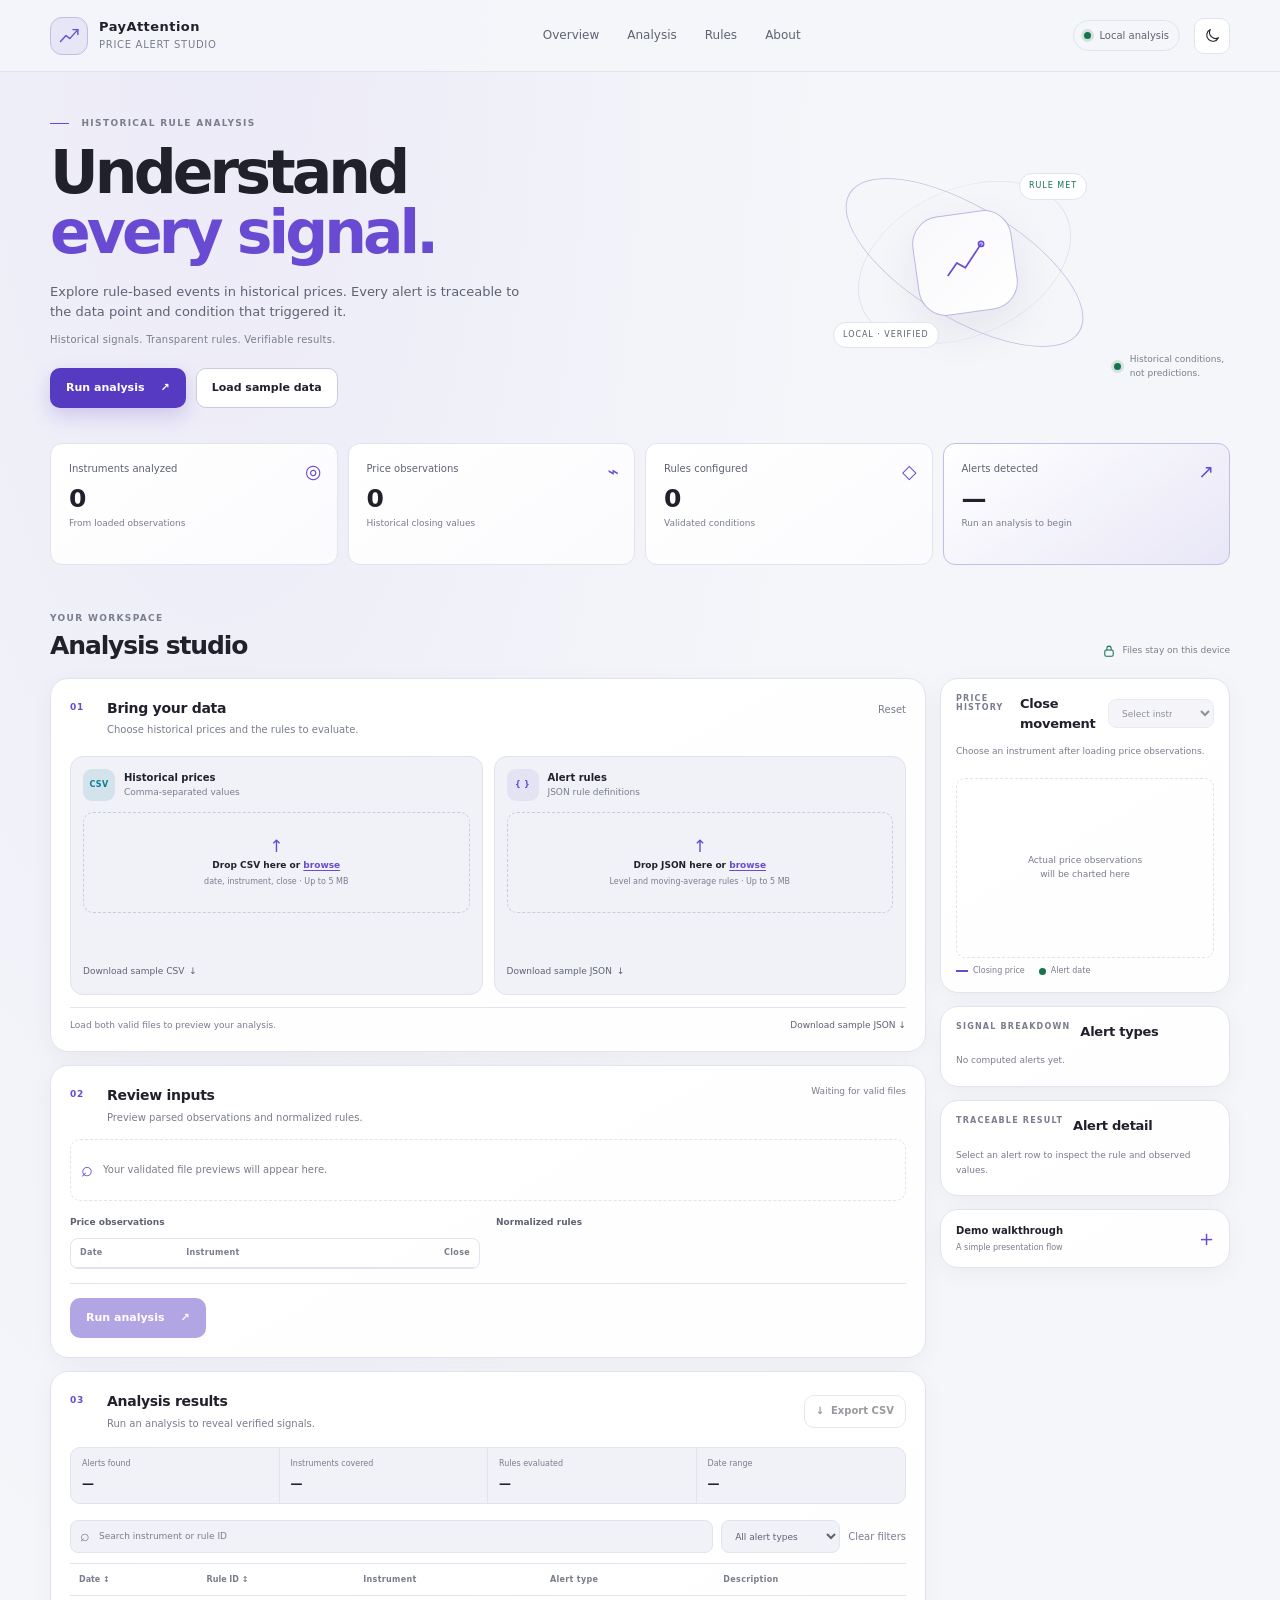
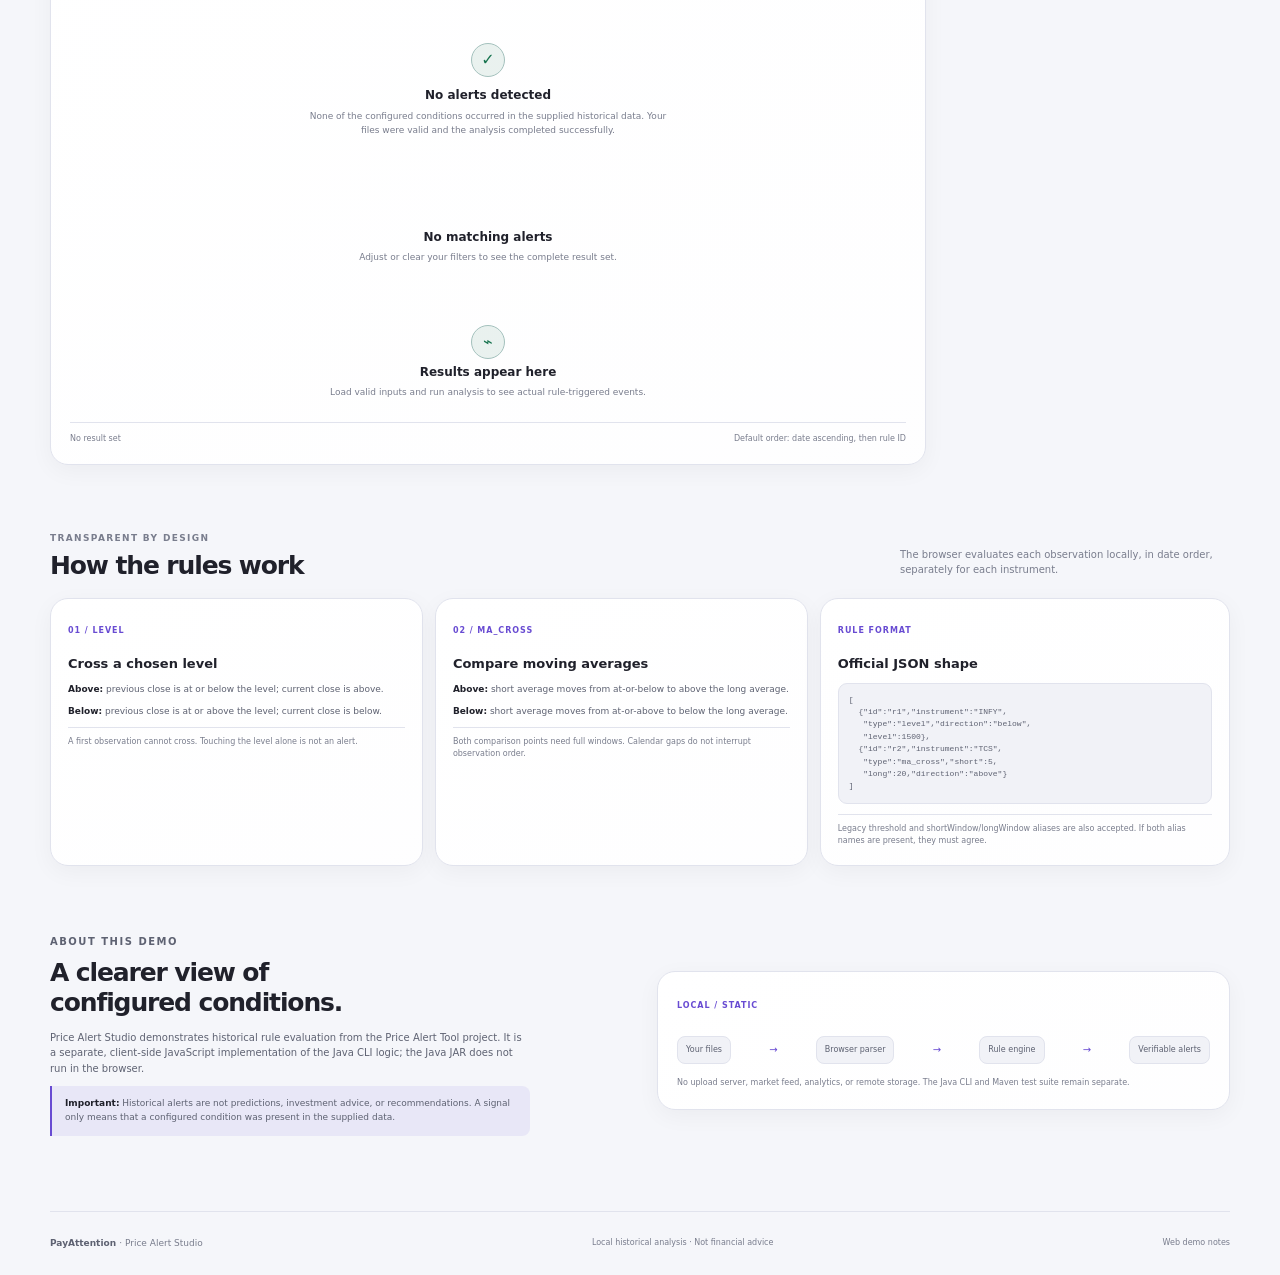
==== web/index.html @ e9b84c97 "Add Price Alert Tool and Pages deployment Co-authored-by: Copilot <223556219+Copilot@users.noreply.g" ====
<!doctype html>
<html lang="en" data-theme="dark">
<head>
  <meta charset="utf-8">
  <meta name="viewport" content="width=device-width, initial-scale=1">
  <meta name="color-scheme" content="dark light">
  <meta name="description" content="A local, transparent studio for exploring historical price alert rules.">
  <title>Price Alert Studio — PayAttention</title>
  <link rel="stylesheet" href="./styles.css">
  <script type="module" src="./app.js"></script>
</head>
<body>
  <a class="skip-link" href="#main">Skip to analysis</a>
  <header class="topbar">
    <a class="brand" href="#overview" aria-label="Price Alert Studio home">
      <span class="brand-mark" aria-hidden="true">
        <svg viewBox="0 0 36 36"><path d="M5 26.5 13 18l5.5 4.5L30 9.5"/><path d="M23 9.5H30v7"/></svg>
      </span>
      <span class="brand-copy"><strong>PayAttention</strong><small>Price Alert Studio</small></span>
    </a>
    <nav class="main-nav" aria-label="Main navigation">
      <a href="#overview">Overview</a><a href="#analysis">Analysis</a>
      <a href="#rules">Rules</a><a href="#about">About</a>
    </nav>
    <div class="header-actions">
      <span class="local-badge"><i></i> Local analysis</span>
      <button class="icon-button theme-toggle" type="button" aria-label="Switch to light theme" title="Switch theme">
        <svg class="sun-icon" viewBox="0 0 24 24" aria-hidden="true"><circle cx="12" cy="12" r="3.7"/><path d="M12 2v2m0 16v2M4.93 4.93l1.42 1.42m11.3 11.3 1.42 1.42M2 12h2m16 0h2M4.93 19.07l1.42-1.42m11.3-11.3 1.42-1.42"/></svg>
        <svg class="moon-icon" viewBox="0 0 24 24" aria-hidden="true"><path d="M20.4 15.2A8.6 8.6 0 0 1 8.8 3.6 8.7 8.7 0 1 0 20.4 15.2Z"/></svg>
      </button>
    </div>
  </header>

  <main id="main">
    <section id="overview" class="hero page-shell" aria-labelledby="hero-title">
      <div class="hero-copy">
        <p class="eyebrow"><span class="eyebrow-line"></span> HISTORICAL RULE ANALYSIS</p>
        <h1 id="hero-title">Understand<br><span>every signal.</span></h1>
        <p class="hero-description">Explore rule-based events in historical prices. Every alert is traceable to the data point and condition that triggered it.</p>
        <p class="hero-subtitle">Historical signals. Transparent rules. Verifiable results.</p>
        <div class="hero-actions">
          <a class="button button-primary" href="#analysis"><span>Run analysis</span><span aria-hidden="true">↗</span></a>
          <button id="load-sample" class="button button-secondary" type="button">Load sample data</button>
        </div>
      </div>
      <div class="hero-side">
        <div class="signal-orbit" aria-hidden="true">
          <div class="orbit-ring ring-one"></div><div class="orbit-ring ring-two"></div>
          <div class="orbit-core"><svg viewBox="0 0 64 64"><path d="m10 43 12-13 9 7 22-25"/><circle cx="53" cy="12" r="3"/></svg></div>
          <span class="orbit-tag tag-top">RULE MET</span><span class="orbit-tag tag-bottom">LOCAL · VERIFIED</span>
        </div>
        <div class="hero-note"><span class="note-dot"></span><span>Historical conditions,<br>not predictions.</span></div>
      </div>
    </section>

    <section class="overview-stats page-shell" aria-label="Current data summary">
      <article class="stat-card"><span class="stat-icon">◎</span><span class="stat-label">Instruments analyzed</span><strong id="overview-instruments">0</strong><small>From loaded observations</small></article>
      <article class="stat-card"><span class="stat-icon">⌁</span><span class="stat-label">Price observations</span><strong id="overview-observations">0</strong><small>Historical closing values</small></article>
      <article class="stat-card"><span class="stat-icon">◇</span><span class="stat-label">Rules configured</span><strong id="overview-rules">0</strong><small>Validated conditions</small></article>
      <article class="stat-card stat-accent"><span class="stat-icon">↗</span><span class="stat-label">Alerts detected</span><strong id="overview-alerts">—</strong><small id="overview-state">Run an analysis to begin</small></article>
    </section>

    <section id="analysis" class="workspace-section page-shell" aria-labelledby="analysis-title">
      <div class="section-heading">
        <div><p class="eyebrow">YOUR WORKSPACE</p><h2 id="analysis-title">Analysis studio</h2></div>
        <span class="privacy-inline"><svg viewBox="0 0 20 20" aria-hidden="true"><rect x="4" y="8.5" width="12" height="9" rx="2"/><path d="M7 8.5V6a3 3 0 0 1 6 0v2.5"/></svg> Files stay on this device</span>
      </div>
      <div class="workspace-grid">
        <div class="workspace-main">
          <section class="panel input-panel" aria-labelledby="inputs-title">
            <div class="panel-heading">
              <div><span class="step-number">01</span><div><h3 id="inputs-title">Bring your data</h3><p>Choose historical prices and the rules to evaluate.</p></div></div>
              <button id="reset-data" class="text-button" type="button">Reset</button>
            </div>
            <div class="upload-grid">
              <div class="upload-card" data-kind="prices">
                <div class="upload-card-head"><span class="file-type-icon csv-icon">CSV</span><div><h4>Historical prices</h4><p>Comma-separated values</p></div></div>
                <label class="drop-zone" id="prices-drop" for="prices-file" tabindex="0">
                  <input id="prices-file" type="file" accept=".csv,text/csv" aria-label="Choose historical prices CSV">
                  <span class="upload-symbol" aria-hidden="true">↑</span><strong>Drop CSV here or <u>browse</u></strong>
                  <small>date, instrument, close · Up to 5 MB</small>
                </label>
                <div class="selected-file" id="prices-selected" hidden></div>
                <div class="file-error" id="prices-error" role="alert"></div>
                <a class="sample-link" href="./samples/prices.csv" download>Download sample CSV <span aria-hidden="true">↓</span></a>
              </div>
              <div class="upload-card" data-kind="rules">
                <div class="upload-card-head"><span class="file-type-icon json-icon">{ }</span><div><h4>Alert rules</h4><p>JSON rule definitions</p></div></div>
                <label class="drop-zone" id="rules-drop" for="rules-file" tabindex="0">
                  <input id="rules-file" type="file" accept=".json,application/json" aria-label="Choose alert rules JSON">
                  <span class="upload-symbol" aria-hidden="true">↑</span><strong>Drop JSON here or <u>browse</u></strong>
                  <small>Level and moving-average rules · Up to 5 MB</small>
                </label>
                <div class="selected-file" id="rules-selected" hidden></div>
                <div class="file-error" id="rules-error" role="alert"></div>
                <a class="sample-link" href="./samples/rules.json" download>Download sample JSON <span aria-hidden="true">↓</span></a>
              </div>
            </div>
            <div class="input-footer"><span id="input-status" class="input-status" aria-live="polite">Load both files to preview your analysis.</span><a href="./samples/rules.json" download>Download sample JSON <span aria-hidden="true">↓</span></a></div>
          </section>

          <section class="panel preview-panel" aria-labelledby="preview-title">
            <div class="panel-heading">
              <div><span class="step-number">02</span><div><h3 id="preview-title">Review inputs</h3><p>Preview parsed observations and normalized rules.</p></div></div>
              <span id="preview-count" class="subtle-count">Waiting for files</span>
            </div>
            <div id="preview-empty" class="preview-empty"><span aria-hidden="true">⌕</span><p>Your validated file previews will appear here.</p></div>
            <div id="preview-content" class="preview-grid" hidden>
              <div><h4>Price observations <span id="price-preview-count"></span></h4><div class="table-scroll preview-scroll"><table><thead><tr><th>Date</th><th>Instrument</th><th class="numeric">Close</th></tr></thead><tbody id="price-preview"></tbody></table></div></div>
              <div><h4>Normalized rules <span id="rule-preview-count"></span></h4><div id="rule-preview" class="rule-list"></div></div>
            </div>
            <div class="panel-actions"><button id="run-analysis" class="button button-primary" type="button" disabled><span id="run-label">Run analysis</span><span aria-hidden="true">↗</span></button><span id="analysis-message" class="analysis-message" role="status" aria-live="polite"></span></div>
          </section>

          <section id="results" class="panel results-panel" aria-labelledby="results-title">
            <div class="panel-heading results-heading">
              <div><span class="step-number">03</span><div><h3 id="results-title">Analysis results</h3><p id="results-caption">Run an analysis to reveal verified signals.</p></div></div>
              <button id="export-alerts" class="button button-secondary button-small" type="button" disabled><span aria-hidden="true">↓</span> Export CSV</button>
            </div>
            <div class="result-stats">
              <div><span>Alerts found</span><strong id="result-alerts">—</strong></div>
              <div><span>Instruments covered</span><strong id="result-instruments">—</strong></div>
              <div><span>Rules evaluated</span><strong id="result-rules">—</strong></div>
              <div><span>Date range</span><strong id="result-range">—</strong></div>
            </div>
            <div class="filter-row">
              <label class="search-box"><span aria-hidden="true">⌕</span><input id="alert-search" type="search" placeholder="Search instrument or rule ID" aria-label="Search alerts by instrument or rule ID"></label>
              <label class="filter-select-label"><span class="sr-only">Filter by alert type</span><select id="alert-type"><option value="">All alert types</option></select></label>
              <button id="clear-filters" class="text-button" type="button">Clear filters</button>
            </div>
            <div id="alert-table-wrap" class="table-scroll alert-table-wrap">
              <table id="alert-table" class="alert-table"><thead><tr><th><button class="sort-button" type="button" data-sort="date">Date <span aria-hidden="true">↕</span></button></th><th><button class="sort-button" type="button" data-sort="ruleId">Rule ID <span aria-hidden="true">↕</span></button></th><th>Instrument</th><th>Alert type</th><th>Description</th></tr></thead><tbody id="alert-rows"></tbody></table>
              <div id="no-alerts" class="empty-state" hidden><span class="empty-icon" aria-hidden="true">✓</span><h4>No alerts detected</h4><p>None of the configured conditions occurred in the supplied historical data. Your files were valid and the analysis completed successfully.</p></div>
              <div id="no-matches" class="empty-state compact-empty" hidden><h4>No matching alerts</h4><p>Adjust or clear your filters to see the complete result set.</p></div>
              <div id="results-placeholder" class="empty-state compact-empty"><span class="empty-icon" aria-hidden="true">⌁</span><h4>Results appear here</h4><p>Load valid inputs and run analysis to see actual rule-triggered events.</p></div>
            </div>
            <div class="results-footer"><span id="result-visible-count">No result set</span><span>Default order: date ascending, then rule ID</span></div>
          </section>
        </div>

        <aside class="workspace-aside">
          <section class="panel chart-panel" aria-labelledby="chart-title">
            <div class="panel-heading aside-heading"><div><p class="eyebrow">PRICE HISTORY</p><h3 id="chart-title">Close movement</h3></div><label class="chart-select-label"><span class="sr-only">Choose chart instrument</span><select id="chart-instrument" aria-label="Choose chart instrument" disabled><option value="">Select instrument</option></select></label></div>
            <p id="chart-description" class="chart-description">Choose an instrument after loading price observations.</p>
            <div id="chart-area" class="chart-area"><div class="chart-placeholder">Actual price observations<br>will be charted here</div></div>
            <div class="chart-legend"><span><i class="legend-price"></i> Closing price</span><span><i class="legend-alert"></i> Alert date</span></div>
          </section>
          <section class="panel type-panel" aria-labelledby="type-title">
            <div class="panel-heading aside-heading"><div><p class="eyebrow">SIGNAL BREAKDOWN</p><h3 id="type-title">Alert types</h3></div></div>
            <div id="type-breakdown" class="breakdown-empty">No computed alerts yet.</div>
          </section>
          <section class="panel detail-panel" aria-labelledby="detail-title">
            <div class="panel-heading aside-heading"><div><p class="eyebrow">TRACEABLE RESULT</p><h3 id="detail-title">Alert detail</h3></div></div>
            <div id="alert-detail" class="detail-empty">Select an alert row to inspect the rule and observed values.</div>
          </section>
          <details id="walkthrough" class="panel walkthrough-panel">
            <summary><span><b>Demo walkthrough</b><small>A simple presentation flow</small></span><span class="summary-plus" aria-hidden="true">+</span></summary>
            <ol><li>Load the sample pair to see a small, real dataset.</li><li>Run analysis and inspect each dated alert.</li><li>Select a row to trace the rule and values.</li><li>Upload your own CSV and JSON to repeat.</li></ol>
          </details>
        </aside>
      </div>
    </section>

    <section id="rules" class="guide-section page-shell" aria-labelledby="rules-title">
      <div class="section-heading"><div><p class="eyebrow">TRANSPARENT BY DESIGN</p><h2 id="rules-title">How the rules work</h2></div><p class="section-side-copy">The browser evaluates each observation locally, in date order, separately for each instrument.</p></div>
      <div class="guide-grid">
        <article class="panel guide-card"><span class="guide-index">01 / LEVEL</span><h3>Cross a chosen level</h3><p><b>Above:</b> previous close is at or below the level; current close is above.</p><p><b>Below:</b> previous close is at or above the level; current close is below.</p><p class="guide-footnote">A first observation cannot cross. Touching the level alone is not an alert.</p></article>
        <article class="panel guide-card"><span class="guide-index">02 / MA_CROSS</span><h3>Compare moving averages</h3><p><b>Above:</b> short average moves from at-or-below to above the long average.</p><p><b>Below:</b> short average moves from at-or-above to below the long average.</p><p class="guide-footnote">Both comparison points need full windows. Calendar gaps do not interrupt observation order.</p></article>
        <article class="panel guide-card schema-card"><span class="guide-index">RULE FORMAT</span><h3>Official JSON shape</h3><pre><code>[
  {"id":"r1","instrument":"INFY",
   "type":"level","direction":"below",
   "level":1500},
  {"id":"r2","instrument":"TCS",
   "type":"ma_cross","short":5,
   "long":20,"direction":"above"}
]</code></pre><p class="guide-footnote">Legacy threshold and shortWindow/longWindow aliases are also accepted. If both alias names are present, they must agree.</p></article>
      </div>
    </section>

    <section id="about" class="about-section page-shell" aria-labelledby="about-title">
      <div class="about-copy"><p class="eyebrow">ABOUT THIS DEMO</p><h2 id="about-title">A clearer view of<br>configured conditions.</h2><p>Price Alert Studio demonstrates historical rule evaluation from the Price Alert Tool project. It is a separate, client-side JavaScript implementation of the Java CLI logic; the Java JAR does not run in the browser.</p><p class="disclaimer"><strong>Important:</strong> Historical alerts are not predictions, investment advice, or recommendations. A signal only means that a configured condition was present in the supplied data.</p></div>
      <div class="architecture-card panel"><span class="architecture-mark">LOCAL / STATIC</span><div class="architecture-flow"><span>Your files</span><i>→</i><span>Browser parser</span><i>→</i><span>Rule engine</span><i>→</i><span>Verifiable alerts</span></div><p>No upload server, market feed, analytics, or remote storage. The Java CLI and Maven test suite remain separate.</p></div>
    </section>
  </main>

  <footer class="page-footer page-shell"><a class="footer-brand" href="#overview">PayAttention <span>· Price Alert Studio</span></a><span>Local historical analysis · Not financial advice</span><a href="./README.md">Web demo notes</a></footer>
</body>
</html>
---- web/styles.css ----
:root {
  color-scheme: dark;
  --page: #101217;
  --page-glow: #171923;
  --surface: #191b23;
  --surface-raised: #20232d;
  --surface-soft: #15171e;
  --border: #2b2e39;
  --border-strong: #3b3e4d;
  --text: #f0f0f5;
  --text-muted: #a2a5b3;
  --text-soft: #747888;
  --accent: #a78bfa;
  --accent-strong: #9475f4;
  --accent-wash: rgba(167, 139, 250, .12);
  --cyan: #7bd9e6;
  --success: #73d5a7;
  --danger: #f28b9b;
  --shadow: 0 18px 52px rgba(0, 0, 0, .2);
  --focus: #c2adff;
  --radius-lg: 18px;
  --radius-md: 12px;
  font-family: Inter, ui-sans-serif, system-ui, -apple-system, BlinkMacSystemFont, "Segoe UI", sans-serif;
  font-synthesis: none;
  text-rendering: optimizeLegibility;
}

html[data-theme="light"] {
  color-scheme: light;
  --page: #f5f6fa;
  --page-glow: #edecf8;
  --surface: #ffffff;
  --surface-raised: #f8f8fc;
  --surface-soft: #f1f2f7;
  --border: #e1e3ed;
  --border-strong: #c9ccdc;
  --text: #20212b;
  --text-muted: #5e6272;
  --text-soft: #797d8d;
  --accent: #684bd2;
  --accent-strong: #563ac2;
  --accent-wash: rgba(104, 75, 210, .09);
  --cyan: #087f92;
  --success: #16734e;
  --danger: #b72e4c;
  --shadow: 0 16px 44px rgba(41, 39, 70, .08);
  --focus: #6549ce;
}

* { box-sizing: border-box; }
html { scroll-behavior: smooth; scroll-padding-top: 82px; }
body {
  margin: 0;
  min-width: 320px;
  background:
    radial-gradient(ellipse at 17% 0%, color-mix(in srgb, var(--accent) 7%, transparent), transparent 38rem),
    var(--page);
  color: var(--text);
  line-height: 1.55;
}
button, input, select { font: inherit; }
button, a, select { -webkit-tap-highlight-color: transparent; }
a { color: inherit; text-decoration: none; }
button { color: inherit; }
svg { display: block; }
:focus-visible { outline: 3px solid var(--focus); outline-offset: 3px; }
.page-shell { width: min(1180px, calc(100% - 52px)); margin-inline: auto; }
.sr-only { position: absolute; width: 1px; height: 1px; padding: 0; margin: -1px; overflow: hidden; clip: rect(0,0,0,0); white-space: nowrap; border: 0; }
.skip-link { position: fixed; z-index: 20; top: 8px; left: 8px; padding: 10px 14px; background: var(--surface); border: 1px solid var(--border); border-radius: 8px; transform: translateY(-150%); }
.skip-link:focus { transform: none; }

.topbar {
  height: 72px; display: flex; align-items: center; justify-content: space-between;
  gap: 24px; padding: 0 max(26px, calc((100vw - 1180px) / 2));
  border-bottom: 1px solid var(--border); background: color-mix(in srgb, var(--page) 88%, transparent);
  position: sticky; top: 0; z-index: 10; backdrop-filter: blur(14px);
}
.brand { display: inline-flex; align-items: center; gap: 11px; min-width: 220px; }
.brand-mark { width: 38px; height: 38px; border-radius: 12px; display: grid; place-items: center; color: var(--accent); background: var(--accent-wash); border: 1px solid color-mix(in srgb, var(--accent) 26%, var(--border)); }
.brand-mark svg { width: 25px; fill: none; stroke: currentColor; stroke-width: 2; stroke-linecap: round; stroke-linejoin: round; }
.brand-copy { display: grid; line-height: 1.15; gap: 4px; }
.brand-copy strong { font-size: 13px; letter-spacing: .035em; }
.brand-copy small { color: var(--text-soft); font-size: 10px; letter-spacing: .07em; text-transform: uppercase; }
.main-nav { display: flex; align-items: center; gap: 28px; }
.main-nav a { color: var(--text-muted); font-size: 12px; transition: color .16s ease; }
.main-nav a:hover, .main-nav a:focus-visible { color: var(--text); }
.header-actions { display: flex; align-items: center; gap: 14px; }
.local-badge { display: inline-flex; align-items: center; gap: 8px; padding: 7px 10px; border: 1px solid var(--border); border-radius: 99px; color: var(--text-muted); font-size: 10px; white-space: nowrap; }
.local-badge i, .note-dot { width: 7px; height: 7px; display: inline-block; border-radius: 50%; background: var(--success); box-shadow: 0 0 0 3px color-mix(in srgb, var(--success) 15%, transparent); }
.icon-button { cursor: pointer; width: 36px; height: 36px; display: grid; place-items: center; border: 1px solid var(--border); border-radius: 10px; background: var(--surface); }
.icon-button:hover { background: var(--surface-raised); }
.icon-button svg { width: 17px; height: 17px; fill: none; stroke: currentColor; stroke-width: 1.6; stroke-linecap: round; stroke-linejoin: round; }
.moon-icon { display: none; }
html[data-theme="light"] .sun-icon { display: none; }
html[data-theme="light"] .moon-icon { display: block; }

.hero { min-height: 360px; display: grid; grid-template-columns: 1.1fr .9fr; align-items: center; padding-top: 46px; padding-bottom: 35px; }
.eyebrow { margin: 0 0 13px; color: var(--text-soft); font-size: 9px; line-height: 1.2; letter-spacing: .15em; font-weight: 700; }
.eyebrow-line { display: inline-block; vertical-align: middle; width: 19px; height: 1px; margin-right: 8px; background: var(--accent); }
h1, h2, h3, h4, p { margin-top: 0; }
.hero h1 { margin: 0; font-size: clamp(42px, 5vw, 60px); line-height: 1.01; letter-spacing: -.065em; font-weight: 620; }
.hero h1 span { color: var(--accent); }
.hero-description { max-width: 490px; margin: 19px 0 10px; color: var(--text-muted); font-size: 13px; }
.hero-subtitle { margin-bottom: 20px; color: var(--text-soft); font-size: 10px; letter-spacing: .025em; }
.hero-actions { display: flex; gap: 10px; align-items: center; }
.button { min-height: 40px; display: inline-flex; justify-content: center; align-items: center; gap: 16px; border-radius: 10px; padding: 0 15px; font-size: 11px; font-weight: 650; cursor: pointer; border: 1px solid transparent; transition: background .16s ease, transform .16s ease, border-color .16s ease; }
.button:hover:not(:disabled) { transform: translateY(-1px); }
.button-primary { color: #fff; background: var(--accent-strong); box-shadow: 0 8px 20px color-mix(in srgb, var(--accent-strong) 21%, transparent); }
.button-primary:hover:not(:disabled) { background: var(--accent); }
.button-secondary { border-color: var(--border-strong); color: var(--text); background: var(--surface); }
.button-secondary:hover:not(:disabled) { background: var(--surface-raised); }
.button:disabled { opacity: .45; cursor: not-allowed; box-shadow: none; }
.button-small { min-height: 33px; padding-inline: 11px; gap: 7px; font-size: 10px; }
.hero-side { height: 260px; position: relative; display: grid; place-items: center; }
.signal-orbit { width: 225px; height: 225px; position: relative; display: grid; place-items: center; }
.orbit-ring { position: absolute; inset: 0; border: 1px solid var(--border); border-radius: 50%; transform: rotate(-25deg) scaleY(.65); }
.ring-two { inset: 19px -22px; border-color: color-mix(in srgb, var(--accent) 26%, var(--border)); transform: rotate(31deg) scaleY(.6); }
.orbit-core { width: 100px; height: 100px; border: 1px solid color-mix(in srgb, var(--accent) 30%, var(--border)); border-radius: 28px; background: linear-gradient(145deg, var(--surface-raised), var(--surface)); box-shadow: var(--shadow), inset 0 1px rgba(255,255,255,.05); display: grid; place-items: center; color: var(--accent); transform: rotate(-8deg); }
.orbit-core svg { width: 55px; height: 55px; fill: none; stroke: currentColor; stroke-width: 2; stroke-linecap: round; stroke-linejoin: round; }
.orbit-tag { position: absolute; border: 1px solid var(--border); border-radius: 99px; background: var(--surface); color: var(--text-muted); padding: 6px 9px; font-size: 8px; letter-spacing: .12em; }
.tag-top { top: 23px; right: -10px; color: var(--success); }
.tag-bottom { left: -19px; bottom: 27px; }
.hero-note { position: absolute; right: 6px; bottom: 12px; display: flex; align-items: center; gap: 9px; color: var(--text-soft); font-size: 9px; }

.overview-stats { display: grid; grid-template-columns: repeat(4, 1fr); gap: 10px; padding-bottom: 48px; }
.stat-card { min-height: 122px; position: relative; display: grid; align-content: start; gap: 3px; padding: 17px 18px; border: 1px solid var(--border); border-radius: var(--radius-md); background: linear-gradient(145deg, var(--surface), color-mix(in srgb, var(--surface) 78%, var(--page-glow))); }
.stat-icon { position: absolute; right: 15px; top: 13px; color: var(--accent); font-size: 19px; }
.stat-label { color: var(--text-muted); font-size: 10px; }
.stat-card strong { margin-top: 6px; font-size: 25px; line-height: 1.15; font-weight: 580; font-variant-numeric: tabular-nums; }
.stat-card small { color: var(--text-soft); font-size: 9px; }
.stat-accent { border-color: color-mix(in srgb, var(--accent) 25%, var(--border)); background: linear-gradient(145deg, var(--surface), var(--accent-wash)); }

.workspace-section { padding-bottom: 68px; }
.section-heading { display: flex; align-items: end; justify-content: space-between; gap: 20px; margin-bottom: 17px; }
.section-heading .eyebrow { margin-bottom: 7px; }
.section-heading h2, .about-section h2 { margin: 0; font-size: 25px; line-height: 1.2; letter-spacing: -.045em; font-weight: 590; }
.privacy-inline { display: inline-flex; align-items: center; gap: 7px; margin-bottom: 3px; color: var(--text-soft); font-size: 9px; }
.privacy-inline svg { width: 14px; height: 14px; fill: none; stroke: var(--success); stroke-width: 1.5; stroke-linecap: round; stroke-linejoin: round; }
.workspace-grid { display: grid; grid-template-columns: minmax(0, 1fr) 290px; align-items: start; gap: 14px; }
.workspace-main, .workspace-aside { display: grid; gap: 13px; min-width: 0; }
.panel { border: 1px solid var(--border); border-radius: var(--radius-lg); background: linear-gradient(150deg, var(--surface), color-mix(in srgb, var(--surface) 94%, var(--page-glow))); box-shadow: 0 6px 23px rgba(0,0,0,.045); }
.input-panel, .preview-panel, .results-panel { padding: 19px; }
.panel-heading { display: flex; align-items: flex-start; justify-content: space-between; gap: 12px; }
.panel-heading > div:first-child { display: flex; align-items: flex-start; gap: 10px; }
.panel-heading h3 { margin: 0 0 3px; font-size: 14px; letter-spacing: -.02em; font-weight: 620; }
.panel-heading p { margin: 0; color: var(--text-soft); font-size: 10px; }
.step-number { min-width: 27px; color: var(--accent); font-size: 9px; font-weight: 700; letter-spacing: .09em; padding-top: 3px; }
.text-button { border: 0; background: transparent; color: var(--text-soft); font-size: 10px; cursor: pointer; padding: 4px 0; }
.text-button:hover { color: var(--accent); }
.upload-grid { display: grid; grid-template-columns: repeat(2, minmax(0, 1fr)); gap: 11px; margin-top: 18px; }
.upload-card { padding: 12px; min-width: 0; background: var(--surface-soft); border: 1px solid var(--border); border-radius: 13px; }
.upload-card-head { display: flex; align-items: center; gap: 9px; margin-bottom: 11px; }
.upload-card-head h4 { margin: 0 0 1px; font-size: 10px; font-weight: 650; }
.upload-card-head p { margin: 0; color: var(--text-soft); font-size: 9px; }
.file-type-icon { width: 32px; height: 32px; display: grid; place-items: center; border-radius: 9px; font-size: 8px; font-weight: 750; letter-spacing: .04em; }
.csv-icon { color: var(--cyan); background: color-mix(in srgb, var(--cyan) 12%, transparent); }
.json-icon { color: var(--accent); background: var(--accent-wash); }
.drop-zone { min-height: 101px; position: relative; display: flex; flex-direction: column; align-items: center; justify-content: center; gap: 3px; padding: 10px; border: 1px dashed var(--border-strong); border-radius: 10px; text-align: center; cursor: pointer; transition: border-color .15s ease, background .15s ease; }
.drop-zone:hover, .drop-zone.is-over { border-color: var(--accent); background: var(--accent-wash); }
.drop-zone input { position: absolute; width: 1px; height: 1px; opacity: 0; }
.drop-zone:focus-within { outline: 3px solid var(--focus); outline-offset: 2px; }
.drop-zone strong { font-size: 9px; font-weight: 560; }
.drop-zone u { color: var(--accent); text-underline-offset: 2px; }
.drop-zone small { color: var(--text-soft); font-size: 8px; }
.upload-symbol { color: var(--accent); font-size: 17px; line-height: 1.2; }
.sample-link { display: inline-flex; gap: 5px; margin-top: 9px; color: var(--text-muted); font-size: 9px; }
.sample-link:hover, .input-footer a:hover { color: var(--accent); }
.selected-file { min-height: 31px; margin-top: 8px; display: flex; align-items: center; justify-content: space-between; gap: 8px; border-radius: 7px; color: var(--text-muted); font-size: 9px; }
.selected-file span { overflow: hidden; text-overflow: ellipsis; white-space: nowrap; }
.selected-file button { flex: 0 0 auto; border: 0; color: var(--text-soft); background: transparent; cursor: pointer; font-size: 15px; }
.selected-file button:hover { color: var(--danger); }
.file-error { min-height: 0; margin-top: 4px; color: var(--danger); font-size: 9px; }
.file-error:not(:empty) { padding: 6px 8px; background: color-mix(in srgb, var(--danger) 9%, transparent); border-radius: 7px; }
.input-footer { display: flex; align-items: center; justify-content: space-between; gap: 10px; margin-top: 12px; padding-top: 11px; border-top: 1px solid var(--border); }
.input-status { color: var(--text-soft); font-size: 9px; }
.input-status.ready { color: var(--success); }
.input-footer a { color: var(--text-muted); font-size: 9px; white-space: nowrap; }
.preview-panel { min-height: 145px; }
.subtle-count { color: var(--text-soft); font-size: 9px; }
.preview-empty { min-height: 62px; display: flex; align-items: center; gap: 10px; padding: 8px 10px; margin-top: 13px; border: 1px dashed var(--border); border-radius: 10px; color: var(--text-soft); }
.preview-empty span { color: var(--accent); font-size: 20px; }
.preview-empty p { margin: 0; font-size: 10px; }
.preview-grid { display: grid; grid-template-columns: 1fr 1fr; gap: 16px; margin-top: 15px; }
.preview-grid h4 { display: flex; justify-content: space-between; margin-bottom: 8px; font-size: 9px; color: var(--text-muted); }
.preview-grid h4 span { color: var(--text-soft); font-weight: 450; }
.table-scroll { width: 100%; overflow-x: auto; }
.preview-scroll { max-height: 163px; border: 1px solid var(--border); border-radius: 8px; }
table { width: 100%; border-collapse: collapse; text-align: left; }
th { color: var(--text-soft); font-size: 8px; font-weight: 600; letter-spacing: .04em; white-space: nowrap; }
td { color: var(--text-muted); font-size: 9px; }
th, td { padding: 8px 9px; border-bottom: 1px solid var(--border); }
tbody tr:last-child td { border-bottom: 0; }
.numeric { text-align: right; font-variant-numeric: tabular-nums; }
.rule-list { display: grid; gap: 6px; }
.rule-preview-item { padding: 8px; border: 1px solid var(--border); border-radius: 8px; background: var(--surface-soft); }
.rule-preview-item strong { display: block; margin-bottom: 2px; font-size: 9px; }
.rule-preview-item span { color: var(--text-soft); font-size: 8px; }
.panel-actions { display: flex; align-items: center; gap: 10px; padding-top: 14px; margin-top: 14px; border-top: 1px solid var(--border); }
.panel-actions .button { min-width: 128px; }
.analysis-message { color: var(--text-soft); font-size: 9px; }
.analysis-message.success { color: var(--success); }
.analysis-message.error { color: var(--danger); }

.results-panel { scroll-margin-top: 86px; }
.results-heading { align-items: center; }
.result-stats { display: grid; grid-template-columns: repeat(4, 1fr); margin: 16px 0; border: 1px solid var(--border); border-radius: 10px; background: var(--surface-soft); }
.result-stats div { min-width: 0; padding: 10px 11px; border-right: 1px solid var(--border); }
.result-stats div:last-child { border: 0; }
.result-stats span { display: block; color: var(--text-soft); font-size: 8px; }
.result-stats strong { display: block; overflow: hidden; margin-top: 4px; color: var(--text); font-size: 12px; text-overflow: ellipsis; white-space: nowrap; font-variant-numeric: tabular-nums; }
.filter-row { display: flex; align-items: center; gap: 8px; margin-bottom: 10px; }
.search-box { min-width: 160px; flex: 1; display: flex; align-items: center; gap: 7px; height: 33px; padding: 0 9px; border: 1px solid var(--border); border-radius: 8px; background: var(--surface-soft); color: var(--text-soft); }
.search-box input { width: 100%; min-width: 0; border: 0; outline: 0; background: transparent; color: var(--text); font-size: 9px; }
.search-box input::placeholder { color: var(--text-soft); }
.filter-select-label select, .chart-select-label select { height: 33px; max-width: 140px; padding: 0 25px 0 9px; border: 1px solid var(--border); border-radius: 8px; background: var(--surface-soft); color: var(--text-muted); font-size: 9px; }
.sort-button { border: 0; background: none; color: inherit; padding: 0; font: inherit; cursor: pointer; }
.sort-button:hover { color: var(--text); }
.alert-table { min-width: 620px; }
.alert-table-wrap { min-height: 80px; position: relative; border-top: 1px solid var(--border); }
.alert-table thead th { padding-top: 10px; }
.alert-table tbody tr { cursor: pointer; transition: background .12s ease; }
.alert-table tbody tr:hover, .alert-table tbody tr[aria-selected="true"] { background: var(--accent-wash); }
.alert-table td:nth-child(1), .alert-table td:nth-child(2) { white-space: nowrap; font-variant-numeric: tabular-nums; }
.alert-table td:nth-child(3) { color: var(--text); font-weight: 600; }
.alert-type-pill { display: inline-block; padding: 3px 6px; border-radius: 5px; color: var(--accent); background: var(--accent-wash); font-size: 8px; white-space: nowrap; }
.alert-type-pill[data-type*="BEARISH"], .alert-type-pill[data-type*="DOWN"] { color: var(--cyan); background: color-mix(in srgb, var(--cyan) 11%, transparent); }
.empty-state { min-height: 190px; display: flex; flex-direction: column; justify-content: center; align-items: center; padding: 20px; text-align: center; }
.empty-state h4 { margin: 9px 0 5px; font-size: 12px; }
.empty-state p { max-width: 360px; margin: 0; color: var(--text-soft); font-size: 9px; }
.empty-icon { width: 34px; height: 34px; display: grid; place-items: center; border: 1px solid color-mix(in srgb, var(--success) 30%, var(--border)); border-radius: 50%; color: var(--success); background: color-mix(in srgb, var(--success) 9%, transparent); }
.compact-empty { min-height: 118px; }
.compact-empty h4 { margin: 4px 0; }
.results-footer { display: flex; justify-content: space-between; gap: 10px; padding-top: 10px; border-top: 1px solid var(--border); color: var(--text-soft); font-size: 8px; }

.workspace-aside .panel { padding: 15px; }
.aside-heading { align-items: center; }
.aside-heading .eyebrow { margin-bottom: 5px; font-size: 8px; }
.aside-heading h3 { margin: 0; font-size: 13px; }
.chart-description { min-height: 27px; margin: 11px 0 0; color: var(--text-soft); font-size: 9px; }
.chart-area { height: 180px; margin-top: 6px; position: relative; }
.chart-placeholder { height: 100%; display: grid; place-content: center; border: 1px dashed var(--border); border-radius: 9px; color: var(--text-soft); text-align: center; font-size: 9px; }
.chart-svg { width: 100%; height: 100%; overflow: visible; }
.chart-svg text { fill: var(--text-soft); font-family: inherit; font-size: 8px; }
.chart-gridline { stroke: var(--border); stroke-width: 1; }
.chart-line { fill: none; stroke: var(--accent); stroke-width: 2; vector-effect: non-scaling-stroke; }
.chart-area-fill { fill: url(#chartFill); }
.chart-alert-dot { fill: var(--success); stroke: var(--surface); stroke-width: 2; vector-effect: non-scaling-stroke; }
.chart-legend { display: flex; gap: 14px; padding-top: 7px; color: var(--text-soft); font-size: 8px; }
.chart-legend span { display: inline-flex; align-items: center; gap: 5px; }
.chart-legend i { width: 12px; height: 2px; display: inline-block; background: var(--accent); }
.chart-legend .legend-alert { width: 7px; height: 7px; border-radius: 50%; background: var(--success); }
.chart-select-label select { max-width: 106px; height: 29px; }
.breakdown-empty, .detail-empty { padding: 12px 0 3px; color: var(--text-soft); font-size: 9px; }
.breakdown-row { display: grid; grid-template-columns: 75px 1fr 22px; align-items: center; gap: 7px; margin-top: 10px; color: var(--text-muted); font-size: 8px; }
.breakdown-track { height: 5px; border-radius: 99px; background: var(--surface-soft); overflow: hidden; }
.breakdown-track i { height: 100%; display: block; border-radius: inherit; background: var(--accent); }
.breakdown-row[data-type*="BEARISH"] .breakdown-track i, .breakdown-row[data-type*="DOWN"] .breakdown-track i { background: var(--cyan); }
.breakdown-row b { text-align: right; font-variant-numeric: tabular-nums; }
.detail-empty { line-height: 1.6; }
.detail-block { display: grid; gap: 8px; padding-top: 12px; }
.detail-event { color: var(--accent); font-size: 9px; font-weight: 650; }
.detail-rule { color: var(--text-muted); font-size: 9px; }
.detail-facts { display: grid; grid-template-columns: 1fr auto; gap: 5px 8px; color: var(--text-soft); font-size: 8px; }
.detail-facts b { color: var(--text-muted); font-weight: 550; text-align: right; font-variant-numeric: tabular-nums; }
.detail-note { margin: 4px 0 0; color: var(--text-soft); font-size: 8px; }
.walkthrough-panel { padding: 0 !important; overflow: hidden; }
.walkthrough-panel summary { display: flex; justify-content: space-between; align-items: center; padding: 13px 15px; cursor: pointer; list-style: none; }
.walkthrough-panel summary::-webkit-details-marker { display: none; }
.walkthrough-panel summary b, .walkthrough-panel summary small { display: block; }
.walkthrough-panel summary b { font-size: 10px; }
.walkthrough-panel summary small { margin-top: 3px; color: var(--text-soft); font-size: 8px; }
.summary-plus { color: var(--accent); font-size: 18px; transition: transform .16s ease; }
.walkthrough-panel[open] .summary-plus { transform: rotate(45deg); }
.walkthrough-panel ol { display: grid; gap: 9px; margin: 0; padding: 0 17px 16px 35px; color: var(--text-muted); font-size: 8px; }
.walkthrough-panel li::marker { color: var(--accent); }

.guide-section { padding-bottom: 70px; }
.section-side-copy { max-width: 330px; margin: 0 0 3px; color: var(--text-soft); font-size: 10px; }
.guide-grid { display: grid; grid-template-columns: 1fr 1fr 1.1fr; gap: 12px; }
.guide-card { padding: 17px; }
.guide-index, .architecture-mark { color: var(--accent); font-size: 8px; font-weight: 700; letter-spacing: .12em; }
.guide-card h3 { margin: 13px 0 9px; font-size: 13px; }
.guide-card p { margin-bottom: 8px; color: var(--text-muted); font-size: 9px; }
.guide-card p b { color: var(--text); }
.guide-card .guide-footnote { padding-top: 8px; margin-bottom: 0; border-top: 1px solid var(--border); color: var(--text-soft); font-size: 8px; }
.schema-card pre { overflow-x: auto; margin: 9px 0 10px; padding: 10px; border: 1px solid var(--border); border-radius: 9px; background: var(--surface-soft); color: var(--text-muted); font: 8px/1.55 ui-monospace, SFMono-Regular, Consolas, monospace; }
.schema-card code { color: inherit; }
.about-section { display: grid; grid-template-columns: 1fr 1fr; align-items: center; gap: 34px; padding-bottom: 66px; }
.about-copy .eyebrow { margin-bottom: 10px; }
.about-copy h2 { margin-bottom: 12px; }
.about-copy p { max-width: 480px; color: var(--text-muted); font-size: 10px; }
.about-copy .disclaimer { padding: 11px 13px; border-left: 2px solid var(--accent); background: var(--accent-wash); border-radius: 0 8px 8px 0; font-size: 9px; }
.disclaimer strong { color: var(--text); }
.architecture-card { padding: 19px; }
.architecture-flow { display: flex; align-items: center; justify-content: space-between; gap: 7px; margin: 20px 0 13px; }
.architecture-flow span { padding: 7px 8px; border: 1px solid var(--border); border-radius: 8px; background: var(--surface-soft); color: var(--text-muted); font-size: 8px; text-align: center; }
.architecture-flow i { color: var(--accent); font-style: normal; font-size: 10px; }
.architecture-card p { margin: 0; color: var(--text-soft); font-size: 8px; }
.page-footer { min-height: 64px; display: flex; align-items: center; justify-content: space-between; gap: 16px; border-top: 1px solid var(--border); color: var(--text-soft); font-size: 8px; }
.footer-brand { color: var(--text-muted); font-size: 9px; font-weight: 650; }
.footer-brand span { color: var(--text-soft); font-weight: 450; }
.page-footer a:last-child:hover { color: var(--accent); }

@media (max-width: 920px) {
  .brand { min-width: 185px; }
  .main-nav { gap: 16px; }
  .workspace-grid { grid-template-columns: minmax(0, 1fr) 260px; }
  .input-panel, .preview-panel, .results-panel { padding: 15px; }
  .result-stats div { padding-inline: 8px; }
  .result-stats strong { font-size: 11px; }
  .guide-grid { grid-template-columns: 1fr 1fr; }
  .schema-card { grid-column: span 2; }
  .schema-card pre { max-width: 500px; }
}

@media (max-width: 700px) {
  .page-shell { width: min(100% - 32px, 560px); }
  .topbar { height: 62px; padding-inline: 16px; gap: 10px; }
  .brand { min-width: 0; gap: 8px; }
  .brand-mark { width: 33px; height: 33px; border-radius: 10px; }
  .brand-copy strong { font-size: 11px; }
  .brand-copy small { font-size: 8px; }
  .main-nav { position: fixed; z-index: 9; left: 0; right: 0; bottom: 0; justify-content: space-around; gap: 0; padding: 11px 8px calc(11px + env(safe-area-inset-bottom)); border-top: 1px solid var(--border); background: color-mix(in srgb, var(--surface) 94%, transparent); backdrop-filter: blur(14px); }
  .main-nav a { font-size: 10px; }
  .header-actions { gap: 8px; }
  .local-badge { gap: 6px; padding: 6px 8px; font-size: 8px; }
  .icon-button { width: 33px; height: 33px; }
  .hero { min-height: auto; grid-template-columns: 1fr; padding-top: 44px; padding-bottom: 30px; }
  .hero h1 { font-size: clamp(44px, 13vw, 60px); }
  .hero-description { max-width: 420px; font-size: 12px; }
  .hero-side { display: none; }
  .overview-stats { grid-template-columns: repeat(2, 1fr); gap: 8px; padding-bottom: 40px; }
  .stat-card { min-height: 102px; padding: 13px; }
  .stat-card strong { font-size: 22px; }
  .stat-icon { right: 12px; top: 9px; font-size: 17px; }
  .section-heading { align-items: flex-start; flex-direction: column; gap: 8px; }
  .section-heading h2, .about-section h2 { font-size: 22px; }
  .privacy-inline { margin: 0; }
  .workspace-grid { grid-template-columns: 1fr; }
  .workspace-aside { grid-template-columns: 1fr 1fr; }
  .chart-panel { grid-column: span 2; }
  .detail-panel { min-height: 125px; }
  .walkthrough-panel { grid-column: span 2; }
  .upload-grid { grid-template-columns: 1fr; }
  .drop-zone { min-height: 92px; }
  .preview-grid { grid-template-columns: 1fr; }
  .preview-grid > div { min-width: 0; }
  .preview-grid .rule-list { max-height: 150px; overflow-y: auto; }
  .result-stats { grid-template-columns: repeat(2, 1fr); }
  .result-stats div:nth-child(2) { border-right: 0; }
  .result-stats div:nth-child(-n+2) { border-bottom: 1px solid var(--border); }
  .filter-row { flex-wrap: wrap; }
  .search-box { flex-basis: 100%; }
  .filter-select-label { flex: 1; }
  .filter-select-label select { width: 100%; max-width: none; }
  .results-footer { flex-direction: column; gap: 4px; }
  .guide-grid { grid-template-columns: 1fr; }
  .schema-card { grid-column: auto; }
  .about-section { grid-template-columns: 1fr; gap: 17px; }
  .architecture-flow { flex-wrap: wrap; justify-content: flex-start; }
  .page-footer { min-height: 84px; flex-wrap: wrap; justify-content: center; padding-bottom: 48px; text-align: center; }
}

@media (max-width: 390px) {
  .page-shell { width: calc(100% - 24px); }
  .topbar { padding-inline: 12px; }
  .local-badge { font-size: 0; gap: 0; width: 24px; height: 24px; justify-content: center; padding: 0; }
  .local-badge i { width: 7px; height: 7px; }
  .hero-actions { align-items: stretch; flex-direction: column; max-width: 210px; }
  .button { justify-content: space-between; }
  .workspace-aside { grid-template-columns: 1fr; }
  .chart-panel, .walkthrough-panel { grid-column: auto; }
  .panel-heading h3 { font-size: 12px; }
  .result-stats strong { font-size: 10px; }
  .panel-actions { align-items: flex-start; flex-direction: column; }
  .analysis-message { min-height: 12px; }
}

@media (prefers-reduced-motion: reduce) {
  *, *::before, *::after { scroll-behavior: auto !important; transition-duration: .01ms !important; animation-duration: .01ms !important; animation-iteration-count: 1 !important; }
}
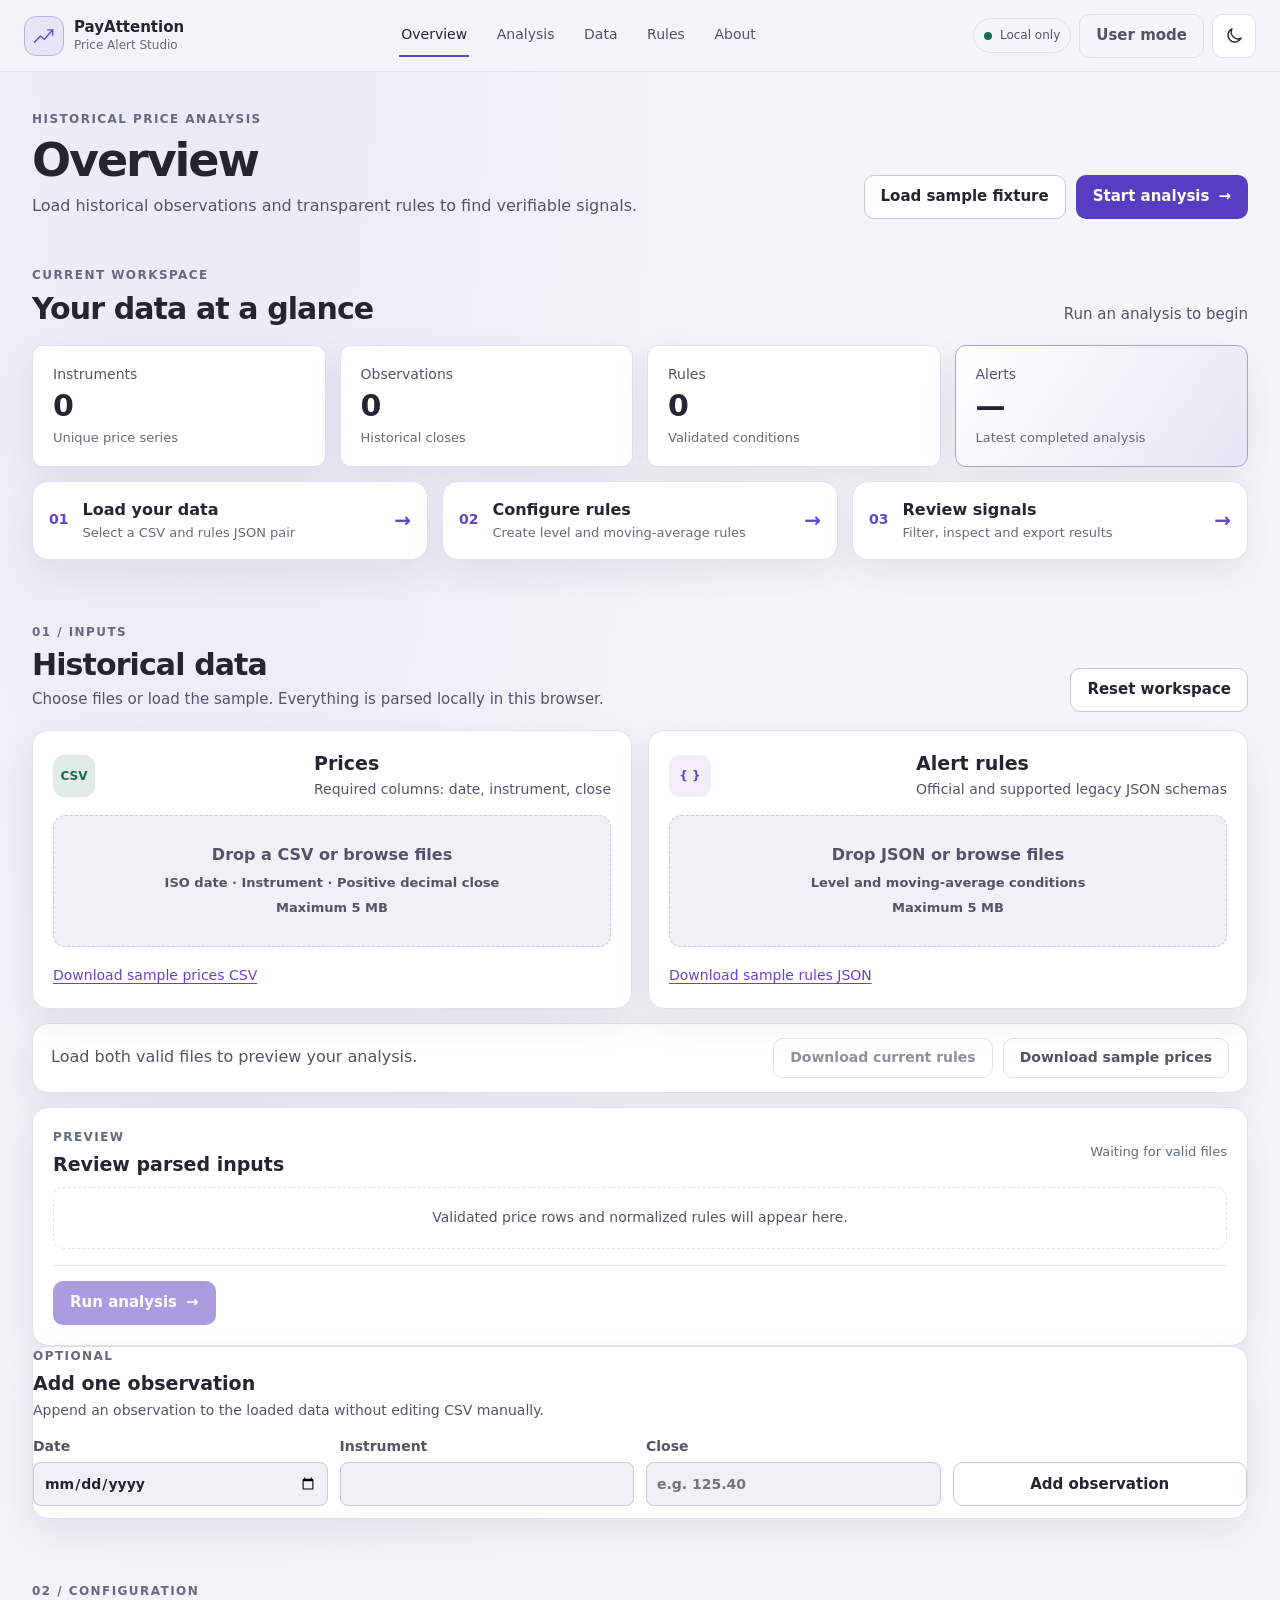
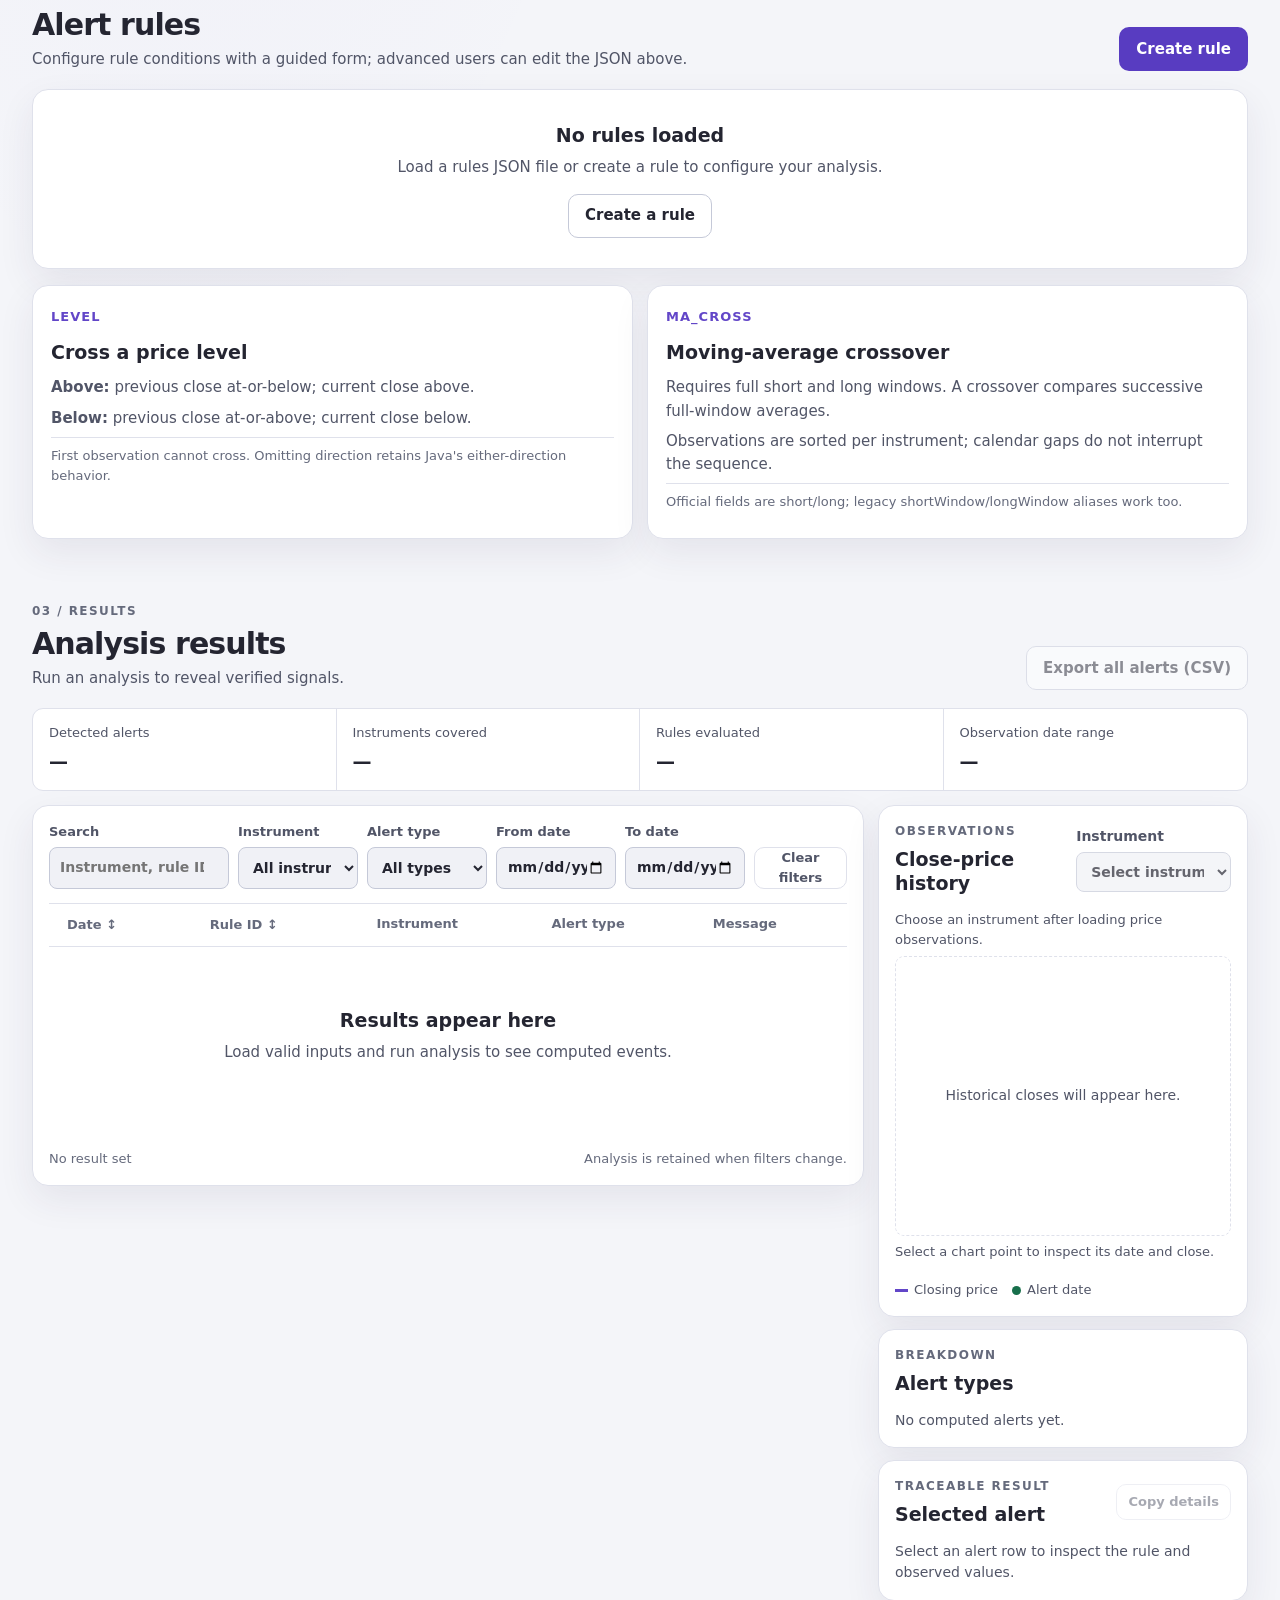
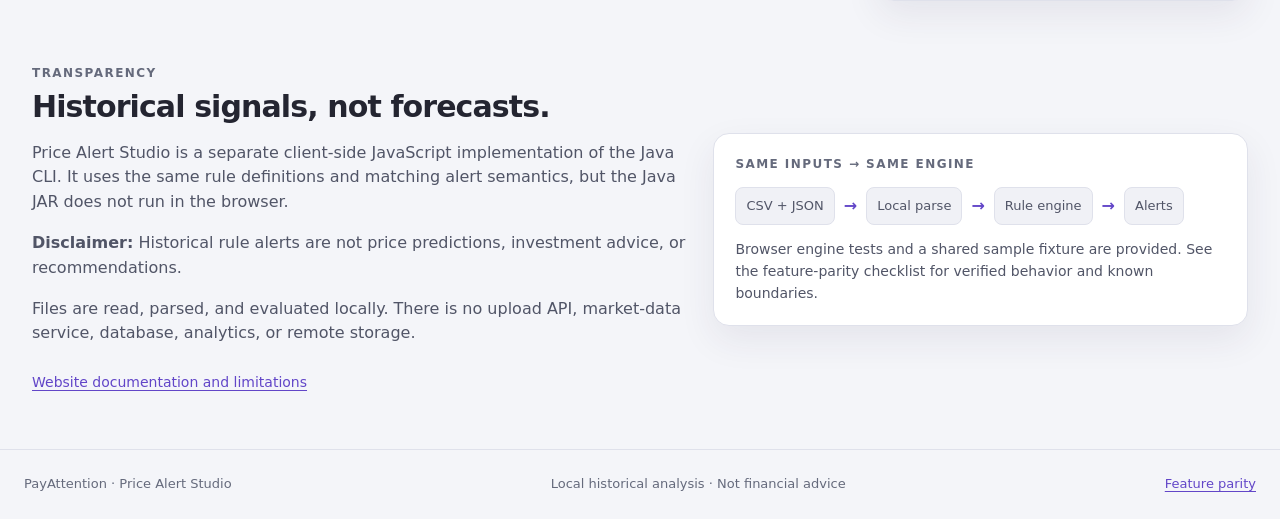
==== commit 16286b3b: "Upgrade Price Alert Studio website Co-authored-by: Copilot <223556219+Copilot@users.noreply.github.c" ====
--- a/web/index.html
+++ b/web/index.html
@@ -1,29 +1,31 @@
 <!doctype html>
-<html lang="en" data-theme="dark">
+<html lang="en" data-theme="dark" data-mode="user">
 <head>
   <meta charset="utf-8">
   <meta name="viewport" content="width=device-width, initial-scale=1">
   <meta name="color-scheme" content="dark light">
-  <meta name="description" content="A local, transparent studio for exploring historical price alert rules.">
-  <title>Price Alert Studio — PayAttention</title>
+  <meta name="description" content="Local, transparent analysis of historical price-alert rules.">
+  <title>Overview · Price Alert Studio</title>
   <link rel="stylesheet" href="./styles.css">
   <script type="module" src="./app.js"></script>
 </head>
 <body>
-  <a class="skip-link" href="#main">Skip to analysis</a>
+  <a class="skip-link" href="#main">Skip to main content</a>
   <header class="topbar">
-    <a class="brand" href="#overview" aria-label="Price Alert Studio home">
-      <span class="brand-mark" aria-hidden="true">
-        <svg viewBox="0 0 36 36"><path d="M5 26.5 13 18l5.5 4.5L30 9.5"/><path d="M23 9.5H30v7"/></svg>
-      </span>
+    <a class="brand" href="#overview" aria-label="Price Alert Studio overview">
+      <span class="brand-mark" aria-hidden="true"><svg viewBox="0 0 36 36"><path d="M5 26.5 13 18l5.5 4.5L30 9.5"/><path d="M23 9.5H30v7"/></svg></span>
       <span class="brand-copy"><strong>PayAttention</strong><small>Price Alert Studio</small></span>
     </a>
     <nav class="main-nav" aria-label="Main navigation">
-      <a href="#overview">Overview</a><a href="#analysis">Analysis</a>
-      <a href="#rules">Rules</a><a href="#about">About</a>
+      <a href="#overview" data-nav="overview">Overview</a>
+      <a href="#analysis" data-nav="analysis">Analysis</a>
+      <a href="#data" data-nav="data">Data</a>
+      <a href="#rules" data-nav="rules">Rules</a>
+      <a href="#about" data-nav="about">About</a>
     </nav>
     <div class="header-actions">
-      <span class="local-badge"><i></i> Local analysis</span>
+      <span class="local-badge"><i aria-hidden="true"></i> Local only</span>
+      <button id="mode-toggle" class="button button-quiet mode-toggle" type="button" aria-pressed="false">User mode</button>
       <button class="icon-button theme-toggle" type="button" aria-label="Switch to light theme" title="Switch theme">
         <svg class="sun-icon" viewBox="0 0 24 24" aria-hidden="true"><circle cx="12" cy="12" r="3.7"/><path d="M12 2v2m0 16v2M4.93 4.93l1.42 1.42m11.3 11.3 1.42 1.42M2 12h2m16 0h2M4.93 19.07l1.42-1.42m11.3-11.3 1.42-1.42"/></svg>
         <svg class="moon-icon" viewBox="0 0 24 24" aria-hidden="true"><path d="M20.4 15.2A8.6 8.6 0 0 1 8.8 3.6 8.7 8.7 0 1 0 20.4 15.2Z"/></svg>
@@ -31,158 +33,179 @@
     </div>
   </header>
 
-  <main id="main">
-    <section id="overview" class="hero page-shell" aria-labelledby="hero-title">
-      <div class="hero-copy">
-        <p class="eyebrow"><span class="eyebrow-line"></span> HISTORICAL RULE ANALYSIS</p>
-        <h1 id="hero-title">Understand<br><span>every signal.</span></h1>
-        <p class="hero-description">Explore rule-based events in historical prices. Every alert is traceable to the data point and condition that triggered it.</p>
-        <p class="hero-subtitle">Historical signals. Transparent rules. Verifiable results.</p>
-        <div class="hero-actions">
-          <a class="button button-primary" href="#analysis"><span>Run analysis</span><span aria-hidden="true">↗</span></a>
-          <button id="load-sample" class="button button-secondary" type="button">Load sample data</button>
+  <main id="main" class="app-shell">
+    <div class="page-heading">
+      <div>
+        <p class="eyebrow">HISTORICAL PRICE ANALYSIS</p>
+        <h1 id="page-title">Overview</h1>
+        <p id="page-description">Load historical observations and transparent rules to find verifiable signals.</p>
+      </div>
+      <div class="heading-actions">
+        <button id="load-sample" class="button button-secondary" type="button">Load sample fixture</button>
+        <a class="button button-primary" href="#data">Start analysis <span aria-hidden="true">→</span></a>
+      </div>
+    </div>
+
+    <section id="overview" class="page-section" aria-labelledby="overview-title">
+      <div class="section-title">
+        <div><p class="eyebrow">CURRENT WORKSPACE</p><h2 id="overview-title">Your data at a glance</h2></div>
+        <p id="overview-state" class="status-note" aria-live="polite">Load files or try the bundled sample.</p>
+      </div>
+      <div class="overview-stats">
+        <article class="stat-card"><span>Instruments</span><strong id="overview-instruments">0</strong><small>Unique price series</small></article>
+        <article class="stat-card"><span>Observations</span><strong id="overview-observations">0</strong><small>Historical closes</small></article>
+        <article class="stat-card"><span>Rules</span><strong id="overview-rules">0</strong><small>Validated conditions</small></article>
+        <article class="stat-card stat-accent"><span>Alerts</span><strong id="overview-alerts">—</strong><small>Latest completed analysis</small></article>
+      </div>
+      <div class="quick-actions">
+        <a class="panel quick-card" href="#data"><span class="quick-number">01</span><span><strong>Load your data</strong><small>Select a CSV and rules JSON pair</small></span><b aria-hidden="true">→</b></a>
+        <a class="panel quick-card" href="#rules"><span class="quick-number">02</span><span><strong>Configure rules</strong><small>Create level and moving-average rules</small></span><b aria-hidden="true">→</b></a>
+        <a class="panel quick-card" href="#analysis"><span class="quick-number">03</span><span><strong>Review signals</strong><small>Filter, inspect and export results</small></span><b aria-hidden="true">→</b></a>
+      </div>
+    </section>
+
+    <section id="data" class="page-section" aria-labelledby="data-title">
+      <div class="section-title">
+        <div><p class="eyebrow">01 / INPUTS</p><h2 id="data-title">Historical data</h2><p>Choose files or load the sample. Everything is parsed locally in this browser.</p></div>
+        <button id="reset-data" class="button button-secondary" type="button">Reset workspace</button>
+      </div>
+      <div class="upload-grid">
+        <article class="panel upload-card">
+          <div class="card-heading"><span class="file-type-icon csv-icon">CSV</span><div><h3>Prices</h3><p>Required columns: date, instrument, close</p></div></div>
+          <label class="drop-zone" id="prices-drop" for="prices-file" tabindex="0">
+            <input id="prices-file" type="file" accept=".csv,text/csv" aria-label="Choose historical prices CSV">
+            <strong>Drop a CSV or browse files</strong><span>ISO date · Instrument · Positive decimal close</span><small>Maximum 5 MB</small>
+          </label>
+          <div class="selected-file" id="prices-selected" hidden></div>
+          <p class="file-error" id="prices-error" role="alert"></p>
+          <a class="inline-link" href="./samples/prices.csv" download>Download sample prices CSV</a>
+        </article>
+        <article class="panel upload-card">
+          <div class="card-heading"><span class="file-type-icon json-icon">{ }</span><div><h3>Alert rules</h3><p>Official and supported legacy JSON schemas</p></div></div>
+          <label class="drop-zone" id="rules-drop" for="rules-file" tabindex="0">
+            <input id="rules-file" type="file" accept=".json,application/json" aria-label="Choose alert rules JSON">
+            <strong>Drop JSON or browse files</strong><span>Level and moving-average conditions</span><small>Maximum 5 MB</small>
+          </label>
+          <div class="selected-file" id="rules-selected" hidden></div>
+          <p class="file-error" id="rules-error" role="alert"></p>
+          <a class="inline-link" href="./samples/rules.json" download>Download sample rules JSON</a>
+        </article>
+      </div>
+      <div class="panel input-summary">
+        <p id="input-status" role="status" aria-live="polite">Select both files to preview and validate them.</p>
+        <div class="button-row"><button id="download-rules" class="button button-secondary" type="button" disabled>Download current rules</button><a class="button button-quiet" href="./samples/prices.csv" download>Download sample prices</a></div>
+      </div>
+      <div class="panel preview-panel">
+        <div class="card-heading"><div><p class="eyebrow">PREVIEW</p><h3>Review parsed inputs</h3></div><span id="preview-count" class="subtle-count">Waiting for valid files</span></div>
+        <div id="preview-empty" class="empty-inline">Validated price rows and normalized rules will appear here.</div>
+        <div id="preview-content" class="preview-grid" hidden>
+          <div><h4>Price observations <span id="price-preview-count"></span></h4><div class="table-scroll preview-scroll"><table><thead><tr><th>Date</th><th>Instrument</th><th class="numeric">Close</th></tr></thead><tbody id="price-preview"></tbody></table></div></div>
+          <div><h4>Rules <span id="rule-preview-count"></span></h4><div id="rule-preview" class="rule-list"></div></div>
         </div>
-      </div>
-      <div class="hero-side">
-        <div class="signal-orbit" aria-hidden="true">
-          <div class="orbit-ring ring-one"></div><div class="orbit-ring ring-two"></div>
-          <div class="orbit-core"><svg viewBox="0 0 64 64"><path d="m10 43 12-13 9 7 22-25"/><circle cx="53" cy="12" r="3"/></svg></div>
-          <span class="orbit-tag tag-top">RULE MET</span><span class="orbit-tag tag-bottom">LOCAL · VERIFIED</span>
+        <div class="panel-actions"><button id="run-analysis" class="button button-primary" type="button" disabled><span id="run-label">Run analysis</span><span aria-hidden="true">→</span></button><span id="analysis-message" class="analysis-message" role="status" aria-live="polite"></span></div>
+      </div>
+      <details id="admin-inputs" class="panel admin-only advanced-panel">
+        <summary>Advanced input diagnostics <span>Admin workspace · local only</span></summary>
+        <div class="advanced-grid">
+          <div><h3>Parsed CSV preview</h3><textarea id="raw-csv-preview" rows="14" readonly>No prices loaded.</textarea></div>
+          <div><label for="raw-rules">Raw JSON rules editor</label><textarea id="raw-rules" rows="14" spellcheck="false" aria-describedby="raw-rules-help"></textarea><p id="raw-rules-help">Changes are applied only after selecting “Validate and apply JSON”.</p><div class="button-row"><button id="apply-raw-rules" class="button button-secondary" type="button">Validate and apply JSON</button><button id="reset-raw-rules" class="button button-quiet" type="button">Reload active rules</button></div><p id="raw-rules-error" class="file-error" role="alert"></p></div>
         </div>
-        <div class="hero-note"><span class="note-dot"></span><span>Historical conditions,<br>not predictions.</span></div>
-      </div>
-    </section>
-
-    <section class="overview-stats page-shell" aria-label="Current data summary">
-      <article class="stat-card"><span class="stat-icon">◎</span><span class="stat-label">Instruments analyzed</span><strong id="overview-instruments">0</strong><small>From loaded observations</small></article>
-      <article class="stat-card"><span class="stat-icon">⌁</span><span class="stat-label">Price observations</span><strong id="overview-observations">0</strong><small>Historical closing values</small></article>
-      <article class="stat-card"><span class="stat-icon">◇</span><span class="stat-label">Rules configured</span><strong id="overview-rules">0</strong><small>Validated conditions</small></article>
-      <article class="stat-card stat-accent"><span class="stat-icon">↗</span><span class="stat-label">Alerts detected</span><strong id="overview-alerts">—</strong><small id="overview-state">Run an analysis to begin</small></article>
-    </section>
-
-    <section id="analysis" class="workspace-section page-shell" aria-labelledby="analysis-title">
-      <div class="section-heading">
-        <div><p class="eyebrow">YOUR WORKSPACE</p><h2 id="analysis-title">Analysis studio</h2></div>
-        <span class="privacy-inline"><svg viewBox="0 0 20 20" aria-hidden="true"><rect x="4" y="8.5" width="12" height="9" rx="2"/><path d="M7 8.5V6a3 3 0 0 1 6 0v2.5"/></svg> Files stay on this device</span>
-      </div>
-      <div class="workspace-grid">
-        <div class="workspace-main">
-          <section class="panel input-panel" aria-labelledby="inputs-title">
-            <div class="panel-heading">
-              <div><span class="step-number">01</span><div><h3 id="inputs-title">Bring your data</h3><p>Choose historical prices and the rules to evaluate.</p></div></div>
-              <button id="reset-data" class="text-button" type="button">Reset</button>
-            </div>
-            <div class="upload-grid">
-              <div class="upload-card" data-kind="prices">
-                <div class="upload-card-head"><span class="file-type-icon csv-icon">CSV</span><div><h4>Historical prices</h4><p>Comma-separated values</p></div></div>
-                <label class="drop-zone" id="prices-drop" for="prices-file" tabindex="0">
-                  <input id="prices-file" type="file" accept=".csv,text/csv" aria-label="Choose historical prices CSV">
-                  <span class="upload-symbol" aria-hidden="true">↑</span><strong>Drop CSV here or <u>browse</u></strong>
-                  <small>date, instrument, close · Up to 5 MB</small>
-                </label>
-                <div class="selected-file" id="prices-selected" hidden></div>
-                <div class="file-error" id="prices-error" role="alert"></div>
-                <a class="sample-link" href="./samples/prices.csv" download>Download sample CSV <span aria-hidden="true">↓</span></a>
-              </div>
-              <div class="upload-card" data-kind="rules">
-                <div class="upload-card-head"><span class="file-type-icon json-icon">{ }</span><div><h4>Alert rules</h4><p>JSON rule definitions</p></div></div>
-                <label class="drop-zone" id="rules-drop" for="rules-file" tabindex="0">
-                  <input id="rules-file" type="file" accept=".json,application/json" aria-label="Choose alert rules JSON">
-                  <span class="upload-symbol" aria-hidden="true">↑</span><strong>Drop JSON here or <u>browse</u></strong>
-                  <small>Level and moving-average rules · Up to 5 MB</small>
-                </label>
-                <div class="selected-file" id="rules-selected" hidden></div>
-                <div class="file-error" id="rules-error" role="alert"></div>
-                <a class="sample-link" href="./samples/rules.json" download>Download sample JSON <span aria-hidden="true">↓</span></a>
-              </div>
-            </div>
-            <div class="input-footer"><span id="input-status" class="input-status" aria-live="polite">Load both files to preview your analysis.</span><a href="./samples/rules.json" download>Download sample JSON <span aria-hidden="true">↓</span></a></div>
-          </section>
-
-          <section class="panel preview-panel" aria-labelledby="preview-title">
-            <div class="panel-heading">
-              <div><span class="step-number">02</span><div><h3 id="preview-title">Review inputs</h3><p>Preview parsed observations and normalized rules.</p></div></div>
-              <span id="preview-count" class="subtle-count">Waiting for files</span>
-            </div>
-            <div id="preview-empty" class="preview-empty"><span aria-hidden="true">⌕</span><p>Your validated file previews will appear here.</p></div>
-            <div id="preview-content" class="preview-grid" hidden>
-              <div><h4>Price observations <span id="price-preview-count"></span></h4><div class="table-scroll preview-scroll"><table><thead><tr><th>Date</th><th>Instrument</th><th class="numeric">Close</th></tr></thead><tbody id="price-preview"></tbody></table></div></div>
-              <div><h4>Normalized rules <span id="rule-preview-count"></span></h4><div id="rule-preview" class="rule-list"></div></div>
-            </div>
-            <div class="panel-actions"><button id="run-analysis" class="button button-primary" type="button" disabled><span id="run-label">Run analysis</span><span aria-hidden="true">↗</span></button><span id="analysis-message" class="analysis-message" role="status" aria-live="polite"></span></div>
-          </section>
-
-          <section id="results" class="panel results-panel" aria-labelledby="results-title">
-            <div class="panel-heading results-heading">
-              <div><span class="step-number">03</span><div><h3 id="results-title">Analysis results</h3><p id="results-caption">Run an analysis to reveal verified signals.</p></div></div>
-              <button id="export-alerts" class="button button-secondary button-small" type="button" disabled><span aria-hidden="true">↓</span> Export CSV</button>
-            </div>
-            <div class="result-stats">
-              <div><span>Alerts found</span><strong id="result-alerts">—</strong></div>
-              <div><span>Instruments covered</span><strong id="result-instruments">—</strong></div>
-              <div><span>Rules evaluated</span><strong id="result-rules">—</strong></div>
-              <div><span>Date range</span><strong id="result-range">—</strong></div>
-            </div>
-            <div class="filter-row">
-              <label class="search-box"><span aria-hidden="true">⌕</span><input id="alert-search" type="search" placeholder="Search instrument or rule ID" aria-label="Search alerts by instrument or rule ID"></label>
-              <label class="filter-select-label"><span class="sr-only">Filter by alert type</span><select id="alert-type"><option value="">All alert types</option></select></label>
-              <button id="clear-filters" class="text-button" type="button">Clear filters</button>
-            </div>
-            <div id="alert-table-wrap" class="table-scroll alert-table-wrap">
-              <table id="alert-table" class="alert-table"><thead><tr><th><button class="sort-button" type="button" data-sort="date">Date <span aria-hidden="true">↕</span></button></th><th><button class="sort-button" type="button" data-sort="ruleId">Rule ID <span aria-hidden="true">↕</span></button></th><th>Instrument</th><th>Alert type</th><th>Description</th></tr></thead><tbody id="alert-rows"></tbody></table>
-              <div id="no-alerts" class="empty-state" hidden><span class="empty-icon" aria-hidden="true">✓</span><h4>No alerts detected</h4><p>None of the configured conditions occurred in the supplied historical data. Your files were valid and the analysis completed successfully.</p></div>
-              <div id="no-matches" class="empty-state compact-empty" hidden><h4>No matching alerts</h4><p>Adjust or clear your filters to see the complete result set.</p></div>
-              <div id="results-placeholder" class="empty-state compact-empty"><span class="empty-icon" aria-hidden="true">⌁</span><h4>Results appear here</h4><p>Load valid inputs and run analysis to see actual rule-triggered events.</p></div>
-            </div>
-            <div class="results-footer"><span id="result-visible-count">No result set</span><span>Default order: date ascending, then rule ID</span></div>
-          </section>
+        <div class="advanced-actions"><button id="download-diagnostics" class="button button-secondary" type="button">Download diagnostic report</button><span>Browser limits: 5 MB per file · 100,000 price rows · max decimal scale 10,000.</span></div>
+      </details>
+      <section id="manual-data" class="panel user-feature" aria-labelledby="manual-title">
+        <div class="card-heading"><div><p class="eyebrow">OPTIONAL</p><h3 id="manual-title">Add one observation</h3><p>Append an observation to the loaded data without editing CSV manually.</p></div></div>
+        <form id="observation-form" class="form-grid compact-form">
+          <label>Date<input name="date" type="date" required></label>
+          <label>Instrument<input name="instrument" type="text" maxlength="200" required></label>
+          <label>Close<input name="close" type="text" inputmode="decimal" placeholder="e.g. 125.40" required></label>
+          <button class="button button-secondary" type="submit">Add observation</button>
+        </form>
+        <div id="observation-list" class="observation-list"></div>
+      </section>
+    </section>
+
+    <section id="rules" class="page-section" aria-labelledby="rules-title">
+      <div class="section-title">
+        <div><p class="eyebrow">02 / CONFIGURATION</p><h2 id="rules-title">Alert rules</h2><p>Configure rule conditions with a guided form; advanced users can edit the JSON above.</p></div>
+        <button id="create-rule" class="button button-primary" type="button">Create rule</button>
+      </div>
+      <div id="rule-manager" class="rule-manager">
+        <div id="rules-empty" class="panel empty-state"><h3>No rules loaded</h3><p>Load a rules JSON file or create a rule to configure your analysis.</p><button class="button button-secondary" type="button" data-create-rule>Create a rule</button></div>
+        <div id="rule-cards" class="rule-cards"></div>
+      </div>
+      <div class="guide-grid">
+        <article class="panel guide-card"><span class="guide-index">LEVEL</span><h3>Cross a price level</h3><p><b>Above:</b> previous close at-or-below; current close above.</p><p><b>Below:</b> previous close at-or-above; current close below.</p><p class="guide-footnote">First observation cannot cross. Omitting direction retains Java's either-direction behavior.</p></article>
+        <article class="panel guide-card"><span class="guide-index">MA_CROSS</span><h3>Moving-average crossover</h3><p>Requires full short and long windows. A crossover compares successive full-window averages.</p><p>Observations are sorted per instrument; calendar gaps do not interrupt the sequence.</p><p class="guide-footnote">Official fields are short/long; legacy shortWindow/longWindow aliases work too.</p></article>
+      </div>
+      <dialog id="rule-dialog" aria-labelledby="rule-dialog-title">
+        <form id="rule-form" method="dialog">
+          <div class="dialog-heading"><div><p class="eyebrow">RULE EDITOR</p><h3 id="rule-dialog-title">Create alert rule</h3></div><button id="close-rule-dialog" class="icon-button" type="button" aria-label="Close rule editor">×</button></div>
+          <input name="originalId" type="hidden">
+          <label>Rule ID<input name="id" required maxlength="200"></label>
+          <label>Instrument<input name="instrument" required maxlength="200"></label>
+          <label>Rule type<select name="type"><option value="LEVEL">Price level</option><option value="MA_CROSS">Moving-average crossover</option></select></label>
+          <label>Direction<select name="direction"><option value="">Either direction (legacy-compatible)</option><option value="above">Above</option><option value="below">Below</option></select></label>
+          <label class="level-fields">Price level<input name="level" inputmode="decimal" placeholder="1500.00"></label>
+          <div class="ma-fields"><label>Short window<input name="short" type="number" min="1" step="1"></label><label>Long window<input name="long" type="number" min="2" step="1"></label></div>
+          <p id="rule-form-error" class="file-error" role="alert"></p>
+          <div class="dialog-actions"><button id="cancel-rule" class="button button-secondary" type="button">Cancel</button><button class="button button-primary" type="submit">Save rule</button></div>
+        </form>
+      </dialog>
+      <details class="panel admin-only advanced-panel">
+        <summary>Compatibility notes and engine limits <span>Admin workspace</span></summary>
+        <p>Types and directions are case-insensitive. JSON property names are case-sensitive. Conflicting aliases, unsupported properties, duplicate IDs, and incomplete rules are rejected. Level thresholds can be any valid BigDecimal value; CSV closes must be positive. Browser decimal scale is capped at 10,000.</p>
+        <p>Admin mode is a local interface preference, not authentication or a security boundary.</p>
+      </details>
+    </section>
+
+    <section id="analysis" class="page-section" aria-labelledby="analysis-title">
+      <div class="section-title">
+        <div><p class="eyebrow">03 / RESULTS</p><h2 id="analysis-title">Analysis results</h2><p id="results-caption">Run an analysis to reveal computed historical signals.</p></div>
+        <button id="export-alerts" class="button button-secondary" type="button" disabled>Export all alerts (CSV)</button>
+      </div>
+      <div class="result-stats">
+        <div><span>Detected alerts</span><strong id="result-alerts">—</strong></div>
+        <div><span>Instruments covered</span><strong id="result-instruments">—</strong></div>
+        <div><span>Rules evaluated</span><strong id="result-rules">—</strong></div>
+        <div><span>Observation date range</span><strong id="result-range">—</strong></div>
+      </div>
+      <div class="results-layout">
+        <div class="panel result-panel">
+          <div class="filter-grid">
+            <label>Search<input id="alert-search" type="search" placeholder="Instrument, rule ID or text"></label>
+            <label>Instrument<select id="alert-instrument"><option value="">All instruments</option></select></label>
+            <label>Alert type<select id="alert-type"><option value="">All types</option></select></label>
+            <label>From date<input id="alert-date-from" type="date"></label>
+            <label>To date<input id="alert-date-to" type="date"></label>
+            <button id="clear-filters" class="button button-quiet" type="button">Clear filters</button>
+          </div>
+          <div id="alert-table-wrap" class="table-scroll alert-table-wrap">
+            <table id="alert-table" class="alert-table"><thead><tr><th><button class="sort-button" type="button" data-sort="date">Date <span aria-hidden="true">↕</span></button></th><th><button class="sort-button" type="button" data-sort="ruleId">Rule ID <span aria-hidden="true">↕</span></button></th><th>Instrument</th><th>Alert type</th><th>Message</th></tr></thead><tbody id="alert-rows"></tbody></table>
+            <div id="no-alerts" class="empty-state" hidden><h3>No alerts detected</h3><p>Analysis completed successfully, but none of the configured conditions occurred in the supplied historical data.</p></div>
+            <div id="no-matches" class="empty-state" hidden><h3>No matching alerts</h3><p>Change or clear filters. Filtering does not recalculate the analysis.</p></div>
+            <div id="results-placeholder" class="empty-state"><h3>Results appear here</h3><p>Load valid inputs and run analysis to see computed events.</p></div>
+          </div>
+          <div class="results-footer"><span id="result-visible-count">No result set</span><span>Analysis is retained when filters change.</span></div>
         </div>
-
-        <aside class="workspace-aside">
+        <aside class="results-aside">
           <section class="panel chart-panel" aria-labelledby="chart-title">
-            <div class="panel-heading aside-heading"><div><p class="eyebrow">PRICE HISTORY</p><h3 id="chart-title">Close movement</h3></div><label class="chart-select-label"><span class="sr-only">Choose chart instrument</span><select id="chart-instrument" aria-label="Choose chart instrument" disabled><option value="">Select instrument</option></select></label></div>
-            <p id="chart-description" class="chart-description">Choose an instrument after loading price observations.</p>
-            <div id="chart-area" class="chart-area"><div class="chart-placeholder">Actual price observations<br>will be charted here</div></div>
+            <div class="card-heading"><div><p class="eyebrow">OBSERVATIONS</p><h3 id="chart-title">Close-price history</h3></div><label>Instrument<select id="chart-instrument" aria-label="Choose chart instrument" disabled><option value="">Select</option></select></label></div>
+            <p id="chart-description" class="chart-description">Select data to render an actual price series.</p>
+            <div id="chart-area" class="chart-area"><div class="chart-placeholder">Historical closes will appear here.</div></div>
+            <p id="chart-point-detail" class="chart-point-detail" aria-live="polite">Select a chart point to inspect its date and close.</p>
             <div class="chart-legend"><span><i class="legend-price"></i> Closing price</span><span><i class="legend-alert"></i> Alert date</span></div>
           </section>
-          <section class="panel type-panel" aria-labelledby="type-title">
-            <div class="panel-heading aside-heading"><div><p class="eyebrow">SIGNAL BREAKDOWN</p><h3 id="type-title">Alert types</h3></div></div>
-            <div id="type-breakdown" class="breakdown-empty">No computed alerts yet.</div>
-          </section>
-          <section class="panel detail-panel" aria-labelledby="detail-title">
-            <div class="panel-heading aside-heading"><div><p class="eyebrow">TRACEABLE RESULT</p><h3 id="detail-title">Alert detail</h3></div></div>
-            <div id="alert-detail" class="detail-empty">Select an alert row to inspect the rule and observed values.</div>
-          </section>
-          <details id="walkthrough" class="panel walkthrough-panel">
-            <summary><span><b>Demo walkthrough</b><small>A simple presentation flow</small></span><span class="summary-plus" aria-hidden="true">+</span></summary>
-            <ol><li>Load the sample pair to see a small, real dataset.</li><li>Run analysis and inspect each dated alert.</li><li>Select a row to trace the rule and values.</li><li>Upload your own CSV and JSON to repeat.</li></ol>
-          </details>
+          <section class="panel type-panel"><div class="card-heading"><div><p class="eyebrow">BREAKDOWN</p><h3>Alert types</h3></div></div><div id="type-breakdown" class="breakdown-empty">No computed alerts yet.</div></section>
+          <section class="panel detail-panel"><div class="card-heading"><div><p class="eyebrow">TRACEABLE RESULT</p><h3>Selected alert</h3></div><button id="copy-alert" class="button button-quiet button-small" type="button" disabled>Copy details</button></div><div id="alert-detail" class="detail-empty">Select a result row to inspect its rule and observations.</div></section>
         </aside>
       </div>
     </section>
 
-    <section id="rules" class="guide-section page-shell" aria-labelledby="rules-title">
-      <div class="section-heading"><div><p class="eyebrow">TRANSPARENT BY DESIGN</p><h2 id="rules-title">How the rules work</h2></div><p class="section-side-copy">The browser evaluates each observation locally, in date order, separately for each instrument.</p></div>
-      <div class="guide-grid">
-        <article class="panel guide-card"><span class="guide-index">01 / LEVEL</span><h3>Cross a chosen level</h3><p><b>Above:</b> previous close is at or below the level; current close is above.</p><p><b>Below:</b> previous close is at or above the level; current close is below.</p><p class="guide-footnote">A first observation cannot cross. Touching the level alone is not an alert.</p></article>
-        <article class="panel guide-card"><span class="guide-index">02 / MA_CROSS</span><h3>Compare moving averages</h3><p><b>Above:</b> short average moves from at-or-below to above the long average.</p><p><b>Below:</b> short average moves from at-or-above to below the long average.</p><p class="guide-footnote">Both comparison points need full windows. Calendar gaps do not interrupt observation order.</p></article>
-        <article class="panel guide-card schema-card"><span class="guide-index">RULE FORMAT</span><h3>Official JSON shape</h3><pre><code>[
-  {"id":"r1","instrument":"INFY",
-   "type":"level","direction":"below",
-   "level":1500},
-  {"id":"r2","instrument":"TCS",
-   "type":"ma_cross","short":5,
-   "long":20,"direction":"above"}
-]</code></pre><p class="guide-footnote">Legacy threshold and shortWindow/longWindow aliases are also accepted. If both alias names are present, they must agree.</p></article>
-      </div>
-    </section>
-
-    <section id="about" class="about-section page-shell" aria-labelledby="about-title">
-      <div class="about-copy"><p class="eyebrow">ABOUT THIS DEMO</p><h2 id="about-title">A clearer view of<br>configured conditions.</h2><p>Price Alert Studio demonstrates historical rule evaluation from the Price Alert Tool project. It is a separate, client-side JavaScript implementation of the Java CLI logic; the Java JAR does not run in the browser.</p><p class="disclaimer"><strong>Important:</strong> Historical alerts are not predictions, investment advice, or recommendations. A signal only means that a configured condition was present in the supplied data.</p></div>
-      <div class="architecture-card panel"><span class="architecture-mark">LOCAL / STATIC</span><div class="architecture-flow"><span>Your files</span><i>→</i><span>Browser parser</span><i>→</i><span>Rule engine</span><i>→</i><span>Verifiable alerts</span></div><p>No upload server, market feed, analytics, or remote storage. The Java CLI and Maven test suite remain separate.</p></div>
+    <section id="about" class="page-section about-section" aria-labelledby="about-title">
+      <div><p class="eyebrow">TRANSPARENCY</p><h2 id="about-title">Historical signals, not forecasts.</h2><p>Price Alert Studio is a separate client-side JavaScript implementation of the Java CLI. It uses the same rule definitions and matching alert semantics, but the Java JAR does not run in the browser.</p><p><strong>Disclaimer:</strong> Historical rule alerts are not price predictions, investment advice, or recommendations.</p><p>Files are read, parsed, and evaluated locally. There is no upload API, market-data service, database, analytics, or remote storage.</p><a class="inline-link" href="./README.md">Website documentation and limitations</a></div>
+      <div class="panel architecture-card"><p class="eyebrow">SAME INPUTS → SAME ENGINE</p><div class="architecture-flow"><span>CSV + JSON</span><b>→</b><span>Local parse</span><b>→</b><span>Rule engine</span><b>→</b><span>Alerts</span></div><p>Browser engine tests and a shared sample fixture are provided. See the feature-parity checklist for verified behavior and known boundaries.</p></div>
     </section>
   </main>
-
-  <footer class="page-footer page-shell"><a class="footer-brand" href="#overview">PayAttention <span>· Price Alert Studio</span></a><span>Local historical analysis · Not financial advice</span><a href="./README.md">Web demo notes</a></footer>
+  <footer class="page-footer"><span>PayAttention · Price Alert Studio</span><span>Local historical analysis · Not financial advice</span><a href="./FEATURE_PARITY.md">Feature parity</a></footer>
 </body>
 </html>
--- a/web/styles.css
+++ b/web/styles.css
@@ -1,25 +1,32 @@
 :root {
   color-scheme: dark;
   --page: #101217;
-  --page-glow: #171923;
   --surface: #191b23;
-  --surface-raised: #20232d;
-  --surface-soft: #15171e;
-  --border: #2b2e39;
-  --border-strong: #3b3e4d;
+  --surface-raised: #22252f;
+  --surface-soft: #14161d;
+  --border: #30333f;
+  --border-strong: #454957;
   --text: #f0f0f5;
-  --text-muted: #a2a5b3;
-  --text-soft: #747888;
-  --accent: #a78bfa;
-  --accent-strong: #9475f4;
-  --accent-wash: rgba(167, 139, 250, .12);
-  --cyan: #7bd9e6;
-  --success: #73d5a7;
-  --danger: #f28b9b;
-  --shadow: 0 18px 52px rgba(0, 0, 0, .2);
-  --focus: #c2adff;
-  --radius-lg: 18px;
-  --radius-md: 12px;
+  --text-muted: #bec0ca;
+  --text-soft: #9296a5;
+  --accent: #ad96ff;
+  --accent-strong: #7856e8;
+  --accent-wash: rgb(173 150 255 / 12%);
+  --success: #75d8a7;
+  --warning: #e9bd74;
+  --danger: #ff9aa8;
+  --focus: #cfbeff;
+  --shadow: 0 16px 42px rgb(0 0 0 / 18%);
+  --radius-lg: 16px;
+  --radius-md: 11px;
+  --space-1: 4px;
+  --space-2: 8px;
+  --space-3: 12px;
+  --space-4: 16px;
+  --space-5: 24px;
+  --space-6: 32px;
+  --space-7: 48px;
+  --space-8: 64px;
   font-family: Inter, ui-sans-serif, system-ui, -apple-system, BlinkMacSystemFont, "Segoe UI", sans-serif;
   font-synthesis: none;
   text-rendering: optimizeLegibility;
@@ -27,355 +34,356 @@
 
 html[data-theme="light"] {
   color-scheme: light;
-  --page: #f5f6fa;
-  --page-glow: #edecf8;
-  --surface: #ffffff;
-  --surface-raised: #f8f8fc;
-  --surface-soft: #f1f2f7;
-  --border: #e1e3ed;
-  --border-strong: #c9ccdc;
-  --text: #20212b;
-  --text-muted: #5e6272;
-  --text-soft: #797d8d;
-  --accent: #684bd2;
-  --accent-strong: #563ac2;
-  --accent-wash: rgba(104, 75, 210, .09);
-  --cyan: #087f92;
-  --success: #16734e;
-  --danger: #b72e4c;
-  --shadow: 0 16px 44px rgba(41, 39, 70, .08);
-  --focus: #6549ce;
+  --page: #f4f5f9;
+  --surface: #fff;
+  --surface-raised: #fafaff;
+  --surface-soft: #f0f1f6;
+  --border: #dfe1eb;
+  --border-strong: #c5c9d8;
+  --text: #242531;
+  --text-muted: #515567;
+  --text-soft: #656a7c;
+  --accent: #6246c8;
+  --accent-strong: #583cc1;
+  --accent-wash: rgb(98 70 200 / 9%);
+  --success: #176f4b;
+  --warning: #855d13;
+  --danger: #ad2e49;
+  --focus: #6348c9;
+  --shadow: 0 14px 36px rgb(46 42 82 / 8%);
 }
 
 * { box-sizing: border-box; }
-html { scroll-behavior: smooth; scroll-padding-top: 82px; }
+html { scroll-behavior: smooth; scroll-padding-top: 88px; }
 body {
   margin: 0;
-  min-width: 320px;
-  background:
-    radial-gradient(ellipse at 17% 0%, color-mix(in srgb, var(--accent) 7%, transparent), transparent 38rem),
-    var(--page);
+  min-width: 0;
+  background: radial-gradient(ellipse at 16% 0, rgb(123 91 223 / 8%), transparent 36rem), var(--page);
   color: var(--text);
+  font-size: 16px;
   line-height: 1.55;
 }
-button, input, select { font: inherit; }
+button, input, select, textarea { font: inherit; }
 button, a, select { -webkit-tap-highlight-color: transparent; }
 a { color: inherit; text-decoration: none; }
 button { color: inherit; }
 svg { display: block; }
 :focus-visible { outline: 3px solid var(--focus); outline-offset: 3px; }
-.page-shell { width: min(1180px, calc(100% - 52px)); margin-inline: auto; }
+[hidden] { display: none !important; }
 .sr-only { position: absolute; width: 1px; height: 1px; padding: 0; margin: -1px; overflow: hidden; clip: rect(0,0,0,0); white-space: nowrap; border: 0; }
-.skip-link { position: fixed; z-index: 20; top: 8px; left: 8px; padding: 10px 14px; background: var(--surface); border: 1px solid var(--border); border-radius: 8px; transform: translateY(-150%); }
+.skip-link { position: fixed; z-index: 30; top: 8px; left: 8px; padding: 10px 14px; transform: translateY(-160%); border-radius: 8px; background: var(--surface); }
 .skip-link:focus { transform: none; }
 
 .topbar {
-  height: 72px; display: flex; align-items: center; justify-content: space-between;
-  gap: 24px; padding: 0 max(26px, calc((100vw - 1180px) / 2));
-  border-bottom: 1px solid var(--border); background: color-mix(in srgb, var(--page) 88%, transparent);
-  position: sticky; top: 0; z-index: 10; backdrop-filter: blur(14px);
-}
-.brand { display: inline-flex; align-items: center; gap: 11px; min-width: 220px; }
-.brand-mark { width: 38px; height: 38px; border-radius: 12px; display: grid; place-items: center; color: var(--accent); background: var(--accent-wash); border: 1px solid color-mix(in srgb, var(--accent) 26%, var(--border)); }
-.brand-mark svg { width: 25px; fill: none; stroke: currentColor; stroke-width: 2; stroke-linecap: round; stroke-linejoin: round; }
-.brand-copy { display: grid; line-height: 1.15; gap: 4px; }
-.brand-copy strong { font-size: 13px; letter-spacing: .035em; }
-.brand-copy small { color: var(--text-soft); font-size: 10px; letter-spacing: .07em; text-transform: uppercase; }
-.main-nav { display: flex; align-items: center; gap: 28px; }
-.main-nav a { color: var(--text-muted); font-size: 12px; transition: color .16s ease; }
-.main-nav a:hover, .main-nav a:focus-visible { color: var(--text); }
-.header-actions { display: flex; align-items: center; gap: 14px; }
-.local-badge { display: inline-flex; align-items: center; gap: 8px; padding: 7px 10px; border: 1px solid var(--border); border-radius: 99px; color: var(--text-muted); font-size: 10px; white-space: nowrap; }
-.local-badge i, .note-dot { width: 7px; height: 7px; display: inline-block; border-radius: 50%; background: var(--success); box-shadow: 0 0 0 3px color-mix(in srgb, var(--success) 15%, transparent); }
-.icon-button { cursor: pointer; width: 36px; height: 36px; display: grid; place-items: center; border: 1px solid var(--border); border-radius: 10px; background: var(--surface); }
-.icon-button:hover { background: var(--surface-raised); }
-.icon-button svg { width: 17px; height: 17px; fill: none; stroke: currentColor; stroke-width: 1.6; stroke-linecap: round; stroke-linejoin: round; }
-.moon-icon { display: none; }
-html[data-theme="light"] .sun-icon { display: none; }
+  position: sticky;
+  z-index: 20;
+  top: 0;
+  display: flex;
+  min-height: 72px;
+  align-items: center;
+  justify-content: space-between;
+  gap: var(--space-5);
+  padding: 0 max(24px, calc((100vw - 1480px) / 2));
+  border-bottom: 1px solid var(--border);
+  background: color-mix(in srgb, var(--page) 94%, transparent);
+  backdrop-filter: blur(14px);
+}
+.brand { display: inline-flex; min-width: max-content; align-items: center; gap: 10px; }
+.brand-mark { display: grid; width: 40px; height: 40px; place-items: center; border: 1px solid color-mix(in srgb, var(--accent) 32%, var(--border)); border-radius: 12px; background: var(--accent-wash); color: var(--accent); }
+.brand-mark svg { width: 26px; fill: none; stroke: currentColor; stroke-width: 2; stroke-linecap: round; stroke-linejoin: round; }
+.brand-copy { display: grid; gap: 1px; line-height: 1.25; }
+.brand-copy strong { font-size: 15px; }
+.brand-copy small { color: var(--text-soft); font-size: 12px; }
+.main-nav { display: flex; min-width: 0; align-items: center; justify-content: center; gap: clamp(8px, 2vw, 28px); }
+.main-nav a { padding: 10px 2px; border-bottom: 2px solid transparent; color: var(--text-muted); font-size: 14px; font-weight: 540; white-space: nowrap; }
+.main-nav a:hover, .main-nav a[aria-current="page"] { border-color: var(--accent); color: var(--text); }
+.header-actions { display: flex; flex: 0 0 auto; align-items: center; gap: 8px; }
+.local-badge { display: inline-flex; align-items: center; gap: 8px; padding: 7px 10px; border: 1px solid var(--border); border-radius: 99px; color: var(--text-muted); font-size: 12px; white-space: nowrap; }
+.local-badge i { width: 8px; height: 8px; border-radius: 50%; background: var(--success); }
+.icon-button { display: grid; width: 44px; height: 44px; flex: 0 0 auto; place-items: center; border: 1px solid var(--border); border-radius: 10px; background: var(--surface); cursor: pointer; }
+.icon-button svg { width: 19px; fill: none; stroke: currentColor; stroke-width: 1.7; stroke-linecap: round; stroke-linejoin: round; }
+.moon-icon, html[data-theme="light"] .sun-icon { display: none; }
 html[data-theme="light"] .moon-icon { display: block; }
 
-.hero { min-height: 360px; display: grid; grid-template-columns: 1.1fr .9fr; align-items: center; padding-top: 46px; padding-bottom: 35px; }
-.eyebrow { margin: 0 0 13px; color: var(--text-soft); font-size: 9px; line-height: 1.2; letter-spacing: .15em; font-weight: 700; }
-.eyebrow-line { display: inline-block; vertical-align: middle; width: 19px; height: 1px; margin-right: 8px; background: var(--accent); }
-h1, h2, h3, h4, p { margin-top: 0; }
-.hero h1 { margin: 0; font-size: clamp(42px, 5vw, 60px); line-height: 1.01; letter-spacing: -.065em; font-weight: 620; }
-.hero h1 span { color: var(--accent); }
-.hero-description { max-width: 490px; margin: 19px 0 10px; color: var(--text-muted); font-size: 13px; }
-.hero-subtitle { margin-bottom: 20px; color: var(--text-soft); font-size: 10px; letter-spacing: .025em; }
-.hero-actions { display: flex; gap: 10px; align-items: center; }
-.button { min-height: 40px; display: inline-flex; justify-content: center; align-items: center; gap: 16px; border-radius: 10px; padding: 0 15px; font-size: 11px; font-weight: 650; cursor: pointer; border: 1px solid transparent; transition: background .16s ease, transform .16s ease, border-color .16s ease; }
+.app-shell { width: min(1480px, calc(100% - 64px)); margin-inline: auto; }
+.page-heading { display: flex; align-items: end; justify-content: space-between; gap: var(--space-5); padding: 38px 0 22px; }
+.page-heading h1 { margin: 0; font-size: clamp(34px, 4vw, 46px); line-height: 1.12; letter-spacing: -.045em; }
+.page-heading p:not(.eyebrow) { max-width: 760px; margin: 8px 0 0; color: var(--text-muted); font-size: 16px; }
+.eyebrow { margin: 0 0 6px; color: var(--text-soft); font-size: 12px; font-weight: 720; letter-spacing: .12em; }
+.heading-actions, .button-row, .dialog-actions { display: flex; flex-wrap: wrap; align-items: center; gap: 10px; }
+.button { display: inline-flex; min-height: 44px; align-items: center; justify-content: center; gap: 9px; padding: 0 16px; border: 1px solid transparent; border-radius: 10px; font-size: 15px; font-weight: 650; cursor: pointer; transition: background .16s ease, border-color .16s ease, transform .16s ease; }
 .button:hover:not(:disabled) { transform: translateY(-1px); }
-.button-primary { color: #fff; background: var(--accent-strong); box-shadow: 0 8px 20px color-mix(in srgb, var(--accent-strong) 21%, transparent); }
-.button-primary:hover:not(:disabled) { background: var(--accent); }
-.button-secondary { border-color: var(--border-strong); color: var(--text); background: var(--surface); }
-.button-secondary:hover:not(:disabled) { background: var(--surface-raised); }
-.button:disabled { opacity: .45; cursor: not-allowed; box-shadow: none; }
-.button-small { min-height: 33px; padding-inline: 11px; gap: 7px; font-size: 10px; }
-.hero-side { height: 260px; position: relative; display: grid; place-items: center; }
-.signal-orbit { width: 225px; height: 225px; position: relative; display: grid; place-items: center; }
-.orbit-ring { position: absolute; inset: 0; border: 1px solid var(--border); border-radius: 50%; transform: rotate(-25deg) scaleY(.65); }
-.ring-two { inset: 19px -22px; border-color: color-mix(in srgb, var(--accent) 26%, var(--border)); transform: rotate(31deg) scaleY(.6); }
-.orbit-core { width: 100px; height: 100px; border: 1px solid color-mix(in srgb, var(--accent) 30%, var(--border)); border-radius: 28px; background: linear-gradient(145deg, var(--surface-raised), var(--surface)); box-shadow: var(--shadow), inset 0 1px rgba(255,255,255,.05); display: grid; place-items: center; color: var(--accent); transform: rotate(-8deg); }
-.orbit-core svg { width: 55px; height: 55px; fill: none; stroke: currentColor; stroke-width: 2; stroke-linecap: round; stroke-linejoin: round; }
-.orbit-tag { position: absolute; border: 1px solid var(--border); border-radius: 99px; background: var(--surface); color: var(--text-muted); padding: 6px 9px; font-size: 8px; letter-spacing: .12em; }
-.tag-top { top: 23px; right: -10px; color: var(--success); }
-.tag-bottom { left: -19px; bottom: 27px; }
-.hero-note { position: absolute; right: 6px; bottom: 12px; display: flex; align-items: center; gap: 9px; color: var(--text-soft); font-size: 9px; }
-
-.overview-stats { display: grid; grid-template-columns: repeat(4, 1fr); gap: 10px; padding-bottom: 48px; }
-.stat-card { min-height: 122px; position: relative; display: grid; align-content: start; gap: 3px; padding: 17px 18px; border: 1px solid var(--border); border-radius: var(--radius-md); background: linear-gradient(145deg, var(--surface), color-mix(in srgb, var(--surface) 78%, var(--page-glow))); }
-.stat-icon { position: absolute; right: 15px; top: 13px; color: var(--accent); font-size: 19px; }
-.stat-label { color: var(--text-muted); font-size: 10px; }
-.stat-card strong { margin-top: 6px; font-size: 25px; line-height: 1.15; font-weight: 580; font-variant-numeric: tabular-nums; }
-.stat-card small { color: var(--text-soft); font-size: 9px; }
-.stat-accent { border-color: color-mix(in srgb, var(--accent) 25%, var(--border)); background: linear-gradient(145deg, var(--surface), var(--accent-wash)); }
-
-.workspace-section { padding-bottom: 68px; }
-.section-heading { display: flex; align-items: end; justify-content: space-between; gap: 20px; margin-bottom: 17px; }
-.section-heading .eyebrow { margin-bottom: 7px; }
-.section-heading h2, .about-section h2 { margin: 0; font-size: 25px; line-height: 1.2; letter-spacing: -.045em; font-weight: 590; }
-.privacy-inline { display: inline-flex; align-items: center; gap: 7px; margin-bottom: 3px; color: var(--text-soft); font-size: 9px; }
-.privacy-inline svg { width: 14px; height: 14px; fill: none; stroke: var(--success); stroke-width: 1.5; stroke-linecap: round; stroke-linejoin: round; }
-.workspace-grid { display: grid; grid-template-columns: minmax(0, 1fr) 290px; align-items: start; gap: 14px; }
-.workspace-main, .workspace-aside { display: grid; gap: 13px; min-width: 0; }
-.panel { border: 1px solid var(--border); border-radius: var(--radius-lg); background: linear-gradient(150deg, var(--surface), color-mix(in srgb, var(--surface) 94%, var(--page-glow))); box-shadow: 0 6px 23px rgba(0,0,0,.045); }
-.input-panel, .preview-panel, .results-panel { padding: 19px; }
-.panel-heading { display: flex; align-items: flex-start; justify-content: space-between; gap: 12px; }
-.panel-heading > div:first-child { display: flex; align-items: flex-start; gap: 10px; }
-.panel-heading h3 { margin: 0 0 3px; font-size: 14px; letter-spacing: -.02em; font-weight: 620; }
-.panel-heading p { margin: 0; color: var(--text-soft); font-size: 10px; }
-.step-number { min-width: 27px; color: var(--accent); font-size: 9px; font-weight: 700; letter-spacing: .09em; padding-top: 3px; }
-.text-button { border: 0; background: transparent; color: var(--text-soft); font-size: 10px; cursor: pointer; padding: 4px 0; }
-.text-button:hover { color: var(--accent); }
-.upload-grid { display: grid; grid-template-columns: repeat(2, minmax(0, 1fr)); gap: 11px; margin-top: 18px; }
-.upload-card { padding: 12px; min-width: 0; background: var(--surface-soft); border: 1px solid var(--border); border-radius: 13px; }
-.upload-card-head { display: flex; align-items: center; gap: 9px; margin-bottom: 11px; }
-.upload-card-head h4 { margin: 0 0 1px; font-size: 10px; font-weight: 650; }
-.upload-card-head p { margin: 0; color: var(--text-soft); font-size: 9px; }
-.file-type-icon { width: 32px; height: 32px; display: grid; place-items: center; border-radius: 9px; font-size: 8px; font-weight: 750; letter-spacing: .04em; }
-.csv-icon { color: var(--cyan); background: color-mix(in srgb, var(--cyan) 12%, transparent); }
-.json-icon { color: var(--accent); background: var(--accent-wash); }
-.drop-zone { min-height: 101px; position: relative; display: flex; flex-direction: column; align-items: center; justify-content: center; gap: 3px; padding: 10px; border: 1px dashed var(--border-strong); border-radius: 10px; text-align: center; cursor: pointer; transition: border-color .15s ease, background .15s ease; }
+.button-primary { background: var(--accent-strong); color: #fff; }
+.button-primary:hover:not(:disabled) { background: var(--accent); color: #16131e; }
+.button-secondary { border-color: var(--border-strong); background: var(--surface); color: var(--text); }
+.button-secondary:hover:not(:disabled), .button-quiet:hover:not(:disabled) { border-color: var(--accent); background: var(--accent-wash); }
+.button-quiet { border-color: var(--border); background: transparent; color: var(--text-muted); }
+.button-small { min-height: 36px; padding-inline: 11px; font-size: 13px; }
+.button:disabled { opacity: .5; cursor: not-allowed; }
+
+.page-section { padding: 25px 0 38px; scroll-margin-top: 78px; }
+.section-title { display: flex; align-items: end; justify-content: space-between; gap: var(--space-4); margin-bottom: 18px; }
+.section-title h2, .about-section h2 { margin: 0; font-size: clamp(24px, 2.6vw, 30px); line-height: 1.2; letter-spacing: -.03em; }
+.section-title p:not(.eyebrow) { margin: 5px 0 0; color: var(--text-muted); font-size: 15px; }
+.section-title .status-note { text-align: right; }
+.overview-stats { display: grid; grid-template-columns: repeat(4, minmax(0, 1fr)); gap: 14px; }
+.stat-card { display: grid; min-width: 0; gap: 4px; padding: 18px 20px; border: 1px solid var(--border); border-radius: var(--radius-md); background: var(--surface); box-shadow: var(--shadow); }
+.stat-card span { color: var(--text-muted); font-size: 14px; }
+.stat-card strong { font-size: 30px; line-height: 1.15; font-variant-numeric: tabular-nums; }
+.stat-card small { color: var(--text-soft); font-size: 13px; }
+.stat-accent { border-color: color-mix(in srgb, var(--accent) 42%, var(--border)); background: linear-gradient(125deg, var(--surface), var(--accent-wash)); }
+.quick-actions { display: grid; grid-template-columns: repeat(3, minmax(0, 1fr)); gap: 14px; margin-top: 14px; }
+.panel { min-width: 0; border: 1px solid var(--border); border-radius: var(--radius-lg); background: var(--surface); box-shadow: var(--shadow); }
+.quick-card { display: grid; grid-template-columns: auto minmax(0, 1fr) auto; align-items: center; gap: 14px; padding: 16px; }
+.quick-card:hover { border-color: var(--accent); }
+.quick-number { color: var(--accent); font-size: 14px; font-weight: 750; }
+.quick-card strong, .quick-card small { display: block; }
+.quick-card strong { font-size: 16px; }
+.quick-card small { color: var(--text-soft); font-size: 13px; }
+.quick-card b { color: var(--accent); font-size: 20px; }
+
+.upload-grid { display: grid; grid-template-columns: repeat(2, minmax(0, 1fr)); gap: 16px; }
+.upload-card, .preview-panel, .result-panel, .chart-panel, .type-panel, .detail-panel, .advanced-panel, .manual-data { padding: 20px; }
+.card-heading { display: flex; min-width: 0; align-items: center; justify-content: space-between; gap: 12px; margin-bottom: 14px; }
+.card-heading > div { min-width: 0; }
+.card-heading h3 { margin: 0; font-size: 19px; line-height: 1.3; }
+.card-heading p:not(.eyebrow) { margin: 4px 0 0; color: var(--text-muted); font-size: 14px; }
+.file-type-icon { display: grid; width: 42px; height: 42px; flex: 0 0 auto; place-items: center; border-radius: 11px; font-size: 12px; font-weight: 750; }
+.csv-icon { background: color-mix(in srgb, var(--success) 13%, transparent); color: var(--success); }
+.json-icon { background: var(--accent-wash); color: var(--accent); }
+.drop-zone { position: relative; display: flex; min-height: 132px; flex-direction: column; align-items: center; justify-content: center; gap: 5px; padding: 15px; border: 1px dashed var(--border-strong); border-radius: 12px; background: var(--surface-soft); text-align: center; cursor: pointer; }
 .drop-zone:hover, .drop-zone.is-over { border-color: var(--accent); background: var(--accent-wash); }
 .drop-zone input { position: absolute; width: 1px; height: 1px; opacity: 0; }
-.drop-zone:focus-within { outline: 3px solid var(--focus); outline-offset: 2px; }
-.drop-zone strong { font-size: 9px; font-weight: 560; }
-.drop-zone u { color: var(--accent); text-underline-offset: 2px; }
-.drop-zone small { color: var(--text-soft); font-size: 8px; }
-.upload-symbol { color: var(--accent); font-size: 17px; line-height: 1.2; }
-.sample-link { display: inline-flex; gap: 5px; margin-top: 9px; color: var(--text-muted); font-size: 9px; }
-.sample-link:hover, .input-footer a:hover { color: var(--accent); }
-.selected-file { min-height: 31px; margin-top: 8px; display: flex; align-items: center; justify-content: space-between; gap: 8px; border-radius: 7px; color: var(--text-muted); font-size: 9px; }
-.selected-file span { overflow: hidden; text-overflow: ellipsis; white-space: nowrap; }
-.selected-file button { flex: 0 0 auto; border: 0; color: var(--text-soft); background: transparent; cursor: pointer; font-size: 15px; }
+.drop-zone:focus-within { outline: 3px solid var(--focus); outline-offset: 3px; }
+.drop-zone strong { font-size: 16px; }
+.drop-zone span, .drop-zone small { color: var(--text-muted); font-size: 13px; }
+.selected-file { display: flex; min-width: 0; align-items: center; justify-content: space-between; gap: 10px; padding: 9px 0; color: var(--text-muted); }
+.selected-file span { overflow-wrap: anywhere; font-size: 13px; }
+.selected-file button { width: 40px; height: 40px; flex: 0 0 auto; border: 1px solid var(--border); border-radius: 9px; background: transparent; cursor: pointer; font-size: 21px; }
 .selected-file button:hover { color: var(--danger); }
-.file-error { min-height: 0; margin-top: 4px; color: var(--danger); font-size: 9px; }
-.file-error:not(:empty) { padding: 6px 8px; background: color-mix(in srgb, var(--danger) 9%, transparent); border-radius: 7px; }
-.input-footer { display: flex; align-items: center; justify-content: space-between; gap: 10px; margin-top: 12px; padding-top: 11px; border-top: 1px solid var(--border); }
-.input-status { color: var(--text-soft); font-size: 9px; }
-.input-status.ready { color: var(--success); }
-.input-footer a { color: var(--text-muted); font-size: 9px; white-space: nowrap; }
-.preview-panel { min-height: 145px; }
-.subtle-count { color: var(--text-soft); font-size: 9px; }
-.preview-empty { min-height: 62px; display: flex; align-items: center; gap: 10px; padding: 8px 10px; margin-top: 13px; border: 1px dashed var(--border); border-radius: 10px; color: var(--text-soft); }
-.preview-empty span { color: var(--accent); font-size: 20px; }
-.preview-empty p { margin: 0; font-size: 10px; }
-.preview-grid { display: grid; grid-template-columns: 1fr 1fr; gap: 16px; margin-top: 15px; }
-.preview-grid h4 { display: flex; justify-content: space-between; margin-bottom: 8px; font-size: 9px; color: var(--text-muted); }
-.preview-grid h4 span { color: var(--text-soft); font-weight: 450; }
-.table-scroll { width: 100%; overflow-x: auto; }
-.preview-scroll { max-height: 163px; border: 1px solid var(--border); border-radius: 8px; }
+.file-error { margin: 8px 0; color: var(--danger); font-size: 14px; overflow-wrap: anywhere; }
+.inline-link { display: inline-flex; margin-top: 10px; color: var(--accent); font-size: 14px; text-decoration: underline; text-underline-offset: 3px; }
+.input-summary { display: flex; align-items: center; justify-content: space-between; gap: 16px; margin: 14px 0; padding: 14px 18px; }
+.input-summary p { margin: 0; color: var(--text-muted); }
+.input-summary .button { min-height: 40px; font-size: 14px; }
+.preview-panel { margin-top: 14px; }
+.preview-panel .card-heading { margin-bottom: 10px; }
+.subtle-count { color: var(--text-soft); font-size: 13px; text-align: right; }
+.empty-inline { padding: 19px; border: 1px dashed var(--border); border-radius: 10px; color: var(--text-muted); font-size: 14px; text-align: center; }
+.preview-grid { display: grid; grid-template-columns: minmax(0, 1.2fr) minmax(0, .8fr); gap: 18px; }
+.preview-grid h4 { display: flex; justify-content: space-between; gap: 8px; margin: 0 0 9px; font-size: 15px; }
+.preview-grid h4 span { color: var(--text-soft); font-size: 13px; font-weight: 450; }
+.table-scroll { width: 100%; overflow: auto; }
+.preview-scroll { max-height: 260px; border: 1px solid var(--border); border-radius: 9px; }
 table { width: 100%; border-collapse: collapse; text-align: left; }
-th { color: var(--text-soft); font-size: 8px; font-weight: 600; letter-spacing: .04em; white-space: nowrap; }
-td { color: var(--text-muted); font-size: 9px; }
-th, td { padding: 8px 9px; border-bottom: 1px solid var(--border); }
+th, td { padding: 10px 12px; border-bottom: 1px solid var(--border); vertical-align: top; }
+th { color: var(--text-soft); font-size: 13px; font-weight: 650; white-space: nowrap; }
+td { color: var(--text-muted); font-size: 14px; }
 tbody tr:last-child td { border-bottom: 0; }
 .numeric { text-align: right; font-variant-numeric: tabular-nums; }
-.rule-list { display: grid; gap: 6px; }
-.rule-preview-item { padding: 8px; border: 1px solid var(--border); border-radius: 8px; background: var(--surface-soft); }
-.rule-preview-item strong { display: block; margin-bottom: 2px; font-size: 9px; }
-.rule-preview-item span { color: var(--text-soft); font-size: 8px; }
-.panel-actions { display: flex; align-items: center; gap: 10px; padding-top: 14px; margin-top: 14px; border-top: 1px solid var(--border); }
-.panel-actions .button { min-width: 128px; }
-.analysis-message { color: var(--text-soft); font-size: 9px; }
+.rule-list { display: grid; max-height: 260px; gap: 8px; overflow: auto; }
+.rule-preview-item { padding: 10px 12px; border: 1px solid var(--border); border-radius: 9px; background: var(--surface-soft); }
+.rule-preview-item strong { display: block; overflow-wrap: anywhere; font-size: 14px; }
+.rule-preview-item span { color: var(--text-muted); font-size: 13px; overflow-wrap: anywhere; }
+.panel-actions { display: flex; align-items: center; gap: 14px; margin-top: 16px; padding-top: 15px; border-top: 1px solid var(--border); }
+.analysis-message { color: var(--text-muted); font-size: 14px; overflow-wrap: anywhere; }
 .analysis-message.success { color: var(--success); }
 .analysis-message.error { color: var(--danger); }
 
-.results-panel { scroll-margin-top: 86px; }
-.results-heading { align-items: center; }
-.result-stats { display: grid; grid-template-columns: repeat(4, 1fr); margin: 16px 0; border: 1px solid var(--border); border-radius: 10px; background: var(--surface-soft); }
-.result-stats div { min-width: 0; padding: 10px 11px; border-right: 1px solid var(--border); }
+.admin-only { display: none; }
+html[data-mode="admin"] .admin-only { display: block; }
+html[data-mode="admin"] .advanced-grid { display: grid; grid-template-columns: minmax(0, 1fr) minmax(0, 1fr); gap: 16px; margin-top: 16px; }
+.advanced-panel { margin-top: 14px; }
+.advanced-panel summary { display: flex; min-height: 44px; align-items: center; justify-content: space-between; gap: 15px; cursor: pointer; font-size: 16px; font-weight: 650; }
+.advanced-panel summary span { color: var(--text-soft); font-size: 13px; font-weight: 450; }
+.advanced-panel pre, .advanced-panel textarea { width: 100%; max-height: 300px; overflow: auto; padding: 12px; border: 1px solid var(--border); border-radius: 9px; background: var(--surface-soft); color: var(--text-muted); font: 13px/1.55 ui-monospace, Consolas, monospace; white-space: pre-wrap; overflow-wrap: anywhere; }
+.advanced-panel textarea { resize: vertical; }
+.advanced-panel label { display: block; margin-bottom: 8px; font-weight: 600; }
+.advanced-panel p { color: var(--text-muted); font-size: 14px; }
+.advanced-actions { display: flex; flex-wrap: wrap; align-items: center; gap: 14px; margin-top: 16px; padding-top: 14px; border-top: 1px solid var(--border); }
+.advanced-actions span { color: var(--text-soft); font-size: 13px; }
+
+.manual-data { margin-top: 14px; }
+.form-grid { display: grid; grid-template-columns: repeat(4, minmax(0, 1fr)); gap: 12px; align-items: end; }
+label { color: var(--text-muted); font-size: 14px; font-weight: 560; }
+label input, label select, label textarea, input, select, textarea {
+  color: var(--text);
+}
+.form-grid input, .filter-grid input, .filter-grid select, .card-heading select, #rule-form input, #rule-form select {
+  display: block; width: 100%; min-width: 0; min-height: 44px; margin-top: 5px; padding: 8px 10px; border: 1px solid var(--border-strong); border-radius: 8px; background: var(--surface-soft);
+}
+.form-grid button { min-height: 44px; }
+.observation-list { display: grid; gap: 5px; max-height: 190px; margin-top: 12px; overflow: auto; }
+.observation-item { display: flex; align-items: center; justify-content: space-between; gap: 12px; padding: 7px 10px; border: 1px solid var(--border); border-radius: 8px; color: var(--text-muted); font-size: 13px; }
+.observation-item button { min-width: 38px; min-height: 38px; border: 1px solid var(--border); border-radius: 7px; background: transparent; cursor: pointer; }
+.observation-item span { min-width: 0; overflow-wrap: anywhere; }
+
+.rule-cards { display: grid; grid-template-columns: repeat(2, minmax(0, 1fr)); gap: 12px; }
+.rule-card { padding: 16px; }
+.rule-card-head { display: flex; align-items: start; justify-content: space-between; gap: 12px; }
+.rule-card h3 { margin: 0; overflow-wrap: anywhere; font-size: 17px; }
+.rule-card p { margin: 5px 0 12px; color: var(--text-muted); font-size: 14px; overflow-wrap: anywhere; }
+.rule-card-actions { display: flex; flex-wrap: wrap; gap: 8px; }
+.rule-card-actions .button { min-height: 38px; font-size: 13px; }
+.empty-state { display: flex; min-height: 180px; flex-direction: column; align-items: center; justify-content: center; padding: 24px; text-align: center; }
+.empty-state h3 { margin: 0 0 6px; font-size: 19px; }
+.empty-state p { max-width: 580px; margin: 0 0 14px; color: var(--text-muted); font-size: 15px; }
+.guide-grid { display: grid; grid-template-columns: repeat(2, minmax(0, 1fr)); gap: 14px; margin-top: 16px; }
+.guide-card { padding: 18px; }
+.guide-index { color: var(--accent); font-size: 13px; font-weight: 750; letter-spacing: .08em; }
+.guide-card h3 { margin: 9px 0; font-size: 19px; }
+.guide-card p { margin: 7px 0; color: var(--text-muted); font-size: 15px; }
+.guide-card .guide-footnote { padding-top: 8px; border-top: 1px solid var(--border); color: var(--text-soft); font-size: 13px; }
+dialog { width: min(520px, calc(100% - 28px)); max-height: min(90vh, 820px); overflow: auto; padding: 22px; border: 1px solid var(--border-strong); border-radius: var(--radius-lg); background: var(--surface); color: var(--text); box-shadow: var(--shadow); }
+dialog::backdrop { background: rgb(6 7 12 / 72%); backdrop-filter: blur(3px); }
+#rule-form { display: grid; gap: 12px; }
+.dialog-heading { display: flex; align-items: center; justify-content: space-between; gap: 12px; margin-bottom: 6px; }
+.dialog-heading h3 { margin: 0; font-size: 23px; }
+.ma-fields { display: grid; grid-template-columns: 1fr 1fr; gap: 12px; }
+.dialog-actions { justify-content: end; margin-top: 5px; }
+
+.result-stats { display: grid; grid-template-columns: repeat(4, minmax(0, 1fr)); margin: 0 0 14px; border: 1px solid var(--border); border-radius: var(--radius-md); background: var(--surface); }
+.result-stats div { min-width: 0; padding: 14px 16px; border-right: 1px solid var(--border); }
 .result-stats div:last-child { border: 0; }
-.result-stats span { display: block; color: var(--text-soft); font-size: 8px; }
-.result-stats strong { display: block; overflow: hidden; margin-top: 4px; color: var(--text); font-size: 12px; text-overflow: ellipsis; white-space: nowrap; font-variant-numeric: tabular-nums; }
-.filter-row { display: flex; align-items: center; gap: 8px; margin-bottom: 10px; }
-.search-box { min-width: 160px; flex: 1; display: flex; align-items: center; gap: 7px; height: 33px; padding: 0 9px; border: 1px solid var(--border); border-radius: 8px; background: var(--surface-soft); color: var(--text-soft); }
-.search-box input { width: 100%; min-width: 0; border: 0; outline: 0; background: transparent; color: var(--text); font-size: 9px; }
-.search-box input::placeholder { color: var(--text-soft); }
-.filter-select-label select, .chart-select-label select { height: 33px; max-width: 140px; padding: 0 25px 0 9px; border: 1px solid var(--border); border-radius: 8px; background: var(--surface-soft); color: var(--text-muted); font-size: 9px; }
-.sort-button { border: 0; background: none; color: inherit; padding: 0; font: inherit; cursor: pointer; }
-.sort-button:hover { color: var(--text); }
-.alert-table { min-width: 620px; }
-.alert-table-wrap { min-height: 80px; position: relative; border-top: 1px solid var(--border); }
-.alert-table thead th { padding-top: 10px; }
-.alert-table tbody tr { cursor: pointer; transition: background .12s ease; }
+.result-stats span { display: block; color: var(--text-muted); font-size: 13px; }
+.result-stats strong { display: block; margin-top: 3px; overflow: hidden; font-size: 19px; text-overflow: ellipsis; white-space: nowrap; font-variant-numeric: tabular-nums; }
+.results-layout { display: grid; grid-template-columns: minmax(0, 1fr) minmax(310px, 370px); align-items: start; gap: 14px; }
+.result-panel { padding: 16px; }
+.filter-grid { display: grid; grid-template-columns: minmax(180px, 1.4fr) repeat(4, minmax(120px, .8fr)) auto; gap: 9px; align-items: end; margin-bottom: 14px; }
+.filter-grid label { min-width: 0; font-size: 13px; }
+.filter-grid input, .filter-grid select { min-height: 42px; font-size: 14px; }
+.filter-grid .button { min-height: 42px; padding-inline: 11px; font-size: 13px; }
+.alert-table-wrap { min-height: 150px; border-top: 1px solid var(--border); }
+.alert-table { min-width: 760px; }
+.alert-table thead th { position: sticky; top: 0; background: var(--surface); }
+.alert-table tbody tr { cursor: pointer; }
 .alert-table tbody tr:hover, .alert-table tbody tr[aria-selected="true"] { background: var(--accent-wash); }
 .alert-table td:nth-child(1), .alert-table td:nth-child(2) { white-space: nowrap; font-variant-numeric: tabular-nums; }
-.alert-table td:nth-child(3) { color: var(--text); font-weight: 600; }
-.alert-type-pill { display: inline-block; padding: 3px 6px; border-radius: 5px; color: var(--accent); background: var(--accent-wash); font-size: 8px; white-space: nowrap; }
-.alert-type-pill[data-type*="BEARISH"], .alert-type-pill[data-type*="DOWN"] { color: var(--cyan); background: color-mix(in srgb, var(--cyan) 11%, transparent); }
-.empty-state { min-height: 190px; display: flex; flex-direction: column; justify-content: center; align-items: center; padding: 20px; text-align: center; }
-.empty-state h4 { margin: 9px 0 5px; font-size: 12px; }
-.empty-state p { max-width: 360px; margin: 0; color: var(--text-soft); font-size: 9px; }
-.empty-icon { width: 34px; height: 34px; display: grid; place-items: center; border: 1px solid color-mix(in srgb, var(--success) 30%, var(--border)); border-radius: 50%; color: var(--success); background: color-mix(in srgb, var(--success) 9%, transparent); }
-.compact-empty { min-height: 118px; }
-.compact-empty h4 { margin: 4px 0; }
-.results-footer { display: flex; justify-content: space-between; gap: 10px; padding-top: 10px; border-top: 1px solid var(--border); color: var(--text-soft); font-size: 8px; }
-
-.workspace-aside .panel { padding: 15px; }
-.aside-heading { align-items: center; }
-.aside-heading .eyebrow { margin-bottom: 5px; font-size: 8px; }
-.aside-heading h3 { margin: 0; font-size: 13px; }
-.chart-description { min-height: 27px; margin: 11px 0 0; color: var(--text-soft); font-size: 9px; }
-.chart-area { height: 180px; margin-top: 6px; position: relative; }
-.chart-placeholder { height: 100%; display: grid; place-content: center; border: 1px dashed var(--border); border-radius: 9px; color: var(--text-soft); text-align: center; font-size: 9px; }
+.alert-table td:nth-child(3) { color: var(--text); font-weight: 630; }
+.sort-button { border: 0; background: transparent; color: inherit; font: inherit; cursor: pointer; }
+.alert-type-pill { display: inline-block; padding: 4px 8px; border: 1px solid currentColor; border-radius: 6px; color: var(--accent); font-size: 12px; font-weight: 650; white-space: nowrap; }
+.alert-type-pill[data-type*="BEARISH"], .alert-type-pill[data-type*="DOWN"] { color: var(--success); }
+.alert-table-wrap > .empty-state { min-height: 190px; }
+.alert-table-wrap > .empty-state[hidden], .alert-table[hidden] { display: none; }
+.results-footer { display: flex; justify-content: space-between; gap: 12px; padding-top: 12px; color: var(--text-soft); font-size: 13px; }
+.results-aside { display: grid; min-width: 0; gap: 12px; }
+.chart-panel, .type-panel, .detail-panel { padding: 16px; }
+.chart-panel .card-heading label { min-width: 100px; max-width: 160px; }
+.chart-panel select { min-height: 40px; }
+.chart-description, .chart-point-detail { min-height: 24px; margin: 6px 0; color: var(--text-muted); font-size: 13px; }
+.chart-area { position: relative; width: 100%; height: clamp(190px, 22vw, 280px); min-width: 0; }
+.chart-placeholder { display: grid; height: 100%; place-items: center; padding: 20px; border: 1px dashed var(--border); border-radius: 9px; color: var(--text-muted); text-align: center; font-size: 14px; }
 .chart-svg { width: 100%; height: 100%; overflow: visible; }
-.chart-svg text { fill: var(--text-soft); font-family: inherit; font-size: 8px; }
+.chart-svg text { fill: var(--text-soft); font-family: inherit; font-size: 11px; }
 .chart-gridline { stroke: var(--border); stroke-width: 1; }
-.chart-line { fill: none; stroke: var(--accent); stroke-width: 2; vector-effect: non-scaling-stroke; }
+.chart-line { fill: none; stroke: var(--accent); stroke-width: 2.5; vector-effect: non-scaling-stroke; }
 .chart-area-fill { fill: url(#chartFill); }
-.chart-alert-dot { fill: var(--success); stroke: var(--surface); stroke-width: 2; vector-effect: non-scaling-stroke; }
-.chart-legend { display: flex; gap: 14px; padding-top: 7px; color: var(--text-soft); font-size: 8px; }
-.chart-legend span { display: inline-flex; align-items: center; gap: 5px; }
-.chart-legend i { width: 12px; height: 2px; display: inline-block; background: var(--accent); }
-.chart-legend .legend-alert { width: 7px; height: 7px; border-radius: 50%; background: var(--success); }
-.chart-select-label select { max-width: 106px; height: 29px; }
-.breakdown-empty, .detail-empty { padding: 12px 0 3px; color: var(--text-soft); font-size: 9px; }
-.breakdown-row { display: grid; grid-template-columns: 75px 1fr 22px; align-items: center; gap: 7px; margin-top: 10px; color: var(--text-muted); font-size: 8px; }
-.breakdown-track { height: 5px; border-radius: 99px; background: var(--surface-soft); overflow: hidden; }
-.breakdown-track i { height: 100%; display: block; border-radius: inherit; background: var(--accent); }
-.breakdown-row[data-type*="BEARISH"] .breakdown-track i, .breakdown-row[data-type*="DOWN"] .breakdown-track i { background: var(--cyan); }
+.chart-alert-dot { fill: var(--success); stroke: var(--surface); stroke-width: 2; vector-effect: non-scaling-stroke; cursor: pointer; }
+.chart-point { fill: var(--accent); stroke: var(--surface); stroke-width: 1.5; vector-effect: non-scaling-stroke; cursor: pointer; }
+.chart-point:focus { stroke: var(--focus); stroke-width: 3; }
+.chart-legend { display: flex; flex-wrap: wrap; gap: 14px; padding-top: 8px; color: var(--text-muted); font-size: 13px; }
+.chart-legend span { display: inline-flex; align-items: center; gap: 6px; }
+.chart-legend i { width: 13px; height: 3px; background: var(--accent); }
+.chart-legend .legend-alert { width: 9px; height: 9px; border-radius: 50%; background: var(--success); }
+.breakdown-empty, .detail-empty { color: var(--text-muted); font-size: 14px; }
+.breakdown-row { display: grid; grid-template-columns: minmax(74px, auto) minmax(45px, 1fr) 30px; align-items: center; gap: 10px; margin-top: 10px; color: var(--text-muted); font-size: 13px; }
+.breakdown-track { height: 7px; overflow: hidden; border-radius: 99px; background: var(--surface-soft); }
+.breakdown-track i { display: block; height: 100%; border-radius: inherit; background: var(--accent); }
+.breakdown-row[data-type*="BEARISH"] .breakdown-track i, .breakdown-row[data-type*="DOWN"] .breakdown-track i { background: var(--success); }
 .breakdown-row b { text-align: right; font-variant-numeric: tabular-nums; }
-.detail-empty { line-height: 1.6; }
-.detail-block { display: grid; gap: 8px; padding-top: 12px; }
-.detail-event { color: var(--accent); font-size: 9px; font-weight: 650; }
-.detail-rule { color: var(--text-muted); font-size: 9px; }
-.detail-facts { display: grid; grid-template-columns: 1fr auto; gap: 5px 8px; color: var(--text-soft); font-size: 8px; }
-.detail-facts b { color: var(--text-muted); font-weight: 550; text-align: right; font-variant-numeric: tabular-nums; }
-.detail-note { margin: 4px 0 0; color: var(--text-soft); font-size: 8px; }
-.walkthrough-panel { padding: 0 !important; overflow: hidden; }
-.walkthrough-panel summary { display: flex; justify-content: space-between; align-items: center; padding: 13px 15px; cursor: pointer; list-style: none; }
-.walkthrough-panel summary::-webkit-details-marker { display: none; }
-.walkthrough-panel summary b, .walkthrough-panel summary small { display: block; }
-.walkthrough-panel summary b { font-size: 10px; }
-.walkthrough-panel summary small { margin-top: 3px; color: var(--text-soft); font-size: 8px; }
-.summary-plus { color: var(--accent); font-size: 18px; transition: transform .16s ease; }
-.walkthrough-panel[open] .summary-plus { transform: rotate(45deg); }
-.walkthrough-panel ol { display: grid; gap: 9px; margin: 0; padding: 0 17px 16px 35px; color: var(--text-muted); font-size: 8px; }
-.walkthrough-panel li::marker { color: var(--accent); }
-
-.guide-section { padding-bottom: 70px; }
-.section-side-copy { max-width: 330px; margin: 0 0 3px; color: var(--text-soft); font-size: 10px; }
-.guide-grid { display: grid; grid-template-columns: 1fr 1fr 1.1fr; gap: 12px; }
-.guide-card { padding: 17px; }
-.guide-index, .architecture-mark { color: var(--accent); font-size: 8px; font-weight: 700; letter-spacing: .12em; }
-.guide-card h3 { margin: 13px 0 9px; font-size: 13px; }
-.guide-card p { margin-bottom: 8px; color: var(--text-muted); font-size: 9px; }
-.guide-card p b { color: var(--text); }
-.guide-card .guide-footnote { padding-top: 8px; margin-bottom: 0; border-top: 1px solid var(--border); color: var(--text-soft); font-size: 8px; }
-.schema-card pre { overflow-x: auto; margin: 9px 0 10px; padding: 10px; border: 1px solid var(--border); border-radius: 9px; background: var(--surface-soft); color: var(--text-muted); font: 8px/1.55 ui-monospace, SFMono-Regular, Consolas, monospace; }
-.schema-card code { color: inherit; }
-.about-section { display: grid; grid-template-columns: 1fr 1fr; align-items: center; gap: 34px; padding-bottom: 66px; }
-.about-copy .eyebrow { margin-bottom: 10px; }
-.about-copy h2 { margin-bottom: 12px; }
-.about-copy p { max-width: 480px; color: var(--text-muted); font-size: 10px; }
-.about-copy .disclaimer { padding: 11px 13px; border-left: 2px solid var(--accent); background: var(--accent-wash); border-radius: 0 8px 8px 0; font-size: 9px; }
-.disclaimer strong { color: var(--text); }
-.architecture-card { padding: 19px; }
-.architecture-flow { display: flex; align-items: center; justify-content: space-between; gap: 7px; margin: 20px 0 13px; }
-.architecture-flow span { padding: 7px 8px; border: 1px solid var(--border); border-radius: 8px; background: var(--surface-soft); color: var(--text-muted); font-size: 8px; text-align: center; }
-.architecture-flow i { color: var(--accent); font-style: normal; font-size: 10px; }
-.architecture-card p { margin: 0; color: var(--text-soft); font-size: 8px; }
-.page-footer { min-height: 64px; display: flex; align-items: center; justify-content: space-between; gap: 16px; border-top: 1px solid var(--border); color: var(--text-soft); font-size: 8px; }
-.footer-brand { color: var(--text-muted); font-size: 9px; font-weight: 650; }
-.footer-brand span { color: var(--text-soft); font-weight: 450; }
-.page-footer a:last-child:hover { color: var(--accent); }
-
-@media (max-width: 920px) {
-  .brand { min-width: 185px; }
-  .main-nav { gap: 16px; }
-  .workspace-grid { grid-template-columns: minmax(0, 1fr) 260px; }
-  .input-panel, .preview-panel, .results-panel { padding: 15px; }
-  .result-stats div { padding-inline: 8px; }
-  .result-stats strong { font-size: 11px; }
-  .guide-grid { grid-template-columns: 1fr 1fr; }
-  .schema-card { grid-column: span 2; }
-  .schema-card pre { max-width: 500px; }
-}
-
-@media (max-width: 700px) {
-  .page-shell { width: min(100% - 32px, 560px); }
-  .topbar { height: 62px; padding-inline: 16px; gap: 10px; }
-  .brand { min-width: 0; gap: 8px; }
-  .brand-mark { width: 33px; height: 33px; border-radius: 10px; }
-  .brand-copy strong { font-size: 11px; }
-  .brand-copy small { font-size: 8px; }
-  .main-nav { position: fixed; z-index: 9; left: 0; right: 0; bottom: 0; justify-content: space-around; gap: 0; padding: 11px 8px calc(11px + env(safe-area-inset-bottom)); border-top: 1px solid var(--border); background: color-mix(in srgb, var(--surface) 94%, transparent); backdrop-filter: blur(14px); }
-  .main-nav a { font-size: 10px; }
-  .header-actions { gap: 8px; }
-  .local-badge { gap: 6px; padding: 6px 8px; font-size: 8px; }
-  .icon-button { width: 33px; height: 33px; }
-  .hero { min-height: auto; grid-template-columns: 1fr; padding-top: 44px; padding-bottom: 30px; }
-  .hero h1 { font-size: clamp(44px, 13vw, 60px); }
-  .hero-description { max-width: 420px; font-size: 12px; }
-  .hero-side { display: none; }
-  .overview-stats { grid-template-columns: repeat(2, 1fr); gap: 8px; padding-bottom: 40px; }
-  .stat-card { min-height: 102px; padding: 13px; }
-  .stat-card strong { font-size: 22px; }
-  .stat-icon { right: 12px; top: 9px; font-size: 17px; }
-  .section-heading { align-items: flex-start; flex-direction: column; gap: 8px; }
-  .section-heading h2, .about-section h2 { font-size: 22px; }
-  .privacy-inline { margin: 0; }
-  .workspace-grid { grid-template-columns: 1fr; }
-  .workspace-aside { grid-template-columns: 1fr 1fr; }
-  .chart-panel { grid-column: span 2; }
-  .detail-panel { min-height: 125px; }
-  .walkthrough-panel { grid-column: span 2; }
-  .upload-grid { grid-template-columns: 1fr; }
-  .drop-zone { min-height: 92px; }
-  .preview-grid { grid-template-columns: 1fr; }
-  .preview-grid > div { min-width: 0; }
-  .preview-grid .rule-list { max-height: 150px; overflow-y: auto; }
-  .result-stats { grid-template-columns: repeat(2, 1fr); }
+.detail-block { display: grid; gap: 10px; }
+.detail-event { color: var(--accent); font-size: 15px; font-weight: 700; }
+.detail-rule { color: var(--text-muted); font-size: 14px; overflow-wrap: anywhere; }
+.detail-facts { display: grid; grid-template-columns: minmax(0, 1fr) minmax(0, auto); gap: 6px 10px; color: var(--text-soft); font-size: 13px; }
+.detail-facts b { color: var(--text-muted); text-align: right; overflow-wrap: anywhere; font-variant-numeric: tabular-nums; }
+.detail-note { margin: 0; color: var(--text-soft); font-size: 13px; }
+.about-section { display: grid; grid-template-columns: minmax(0, 1.1fr) minmax(0, .9fr); align-items: center; gap: 28px; padding-bottom: 54px; }
+.about-section > div:first-child > p:not(.eyebrow) { max-width: 760px; color: var(--text-muted); font-size: 16px; }
+.about-section h2 { margin-bottom: 14px; }
+.architecture-card { padding: 21px; }
+.architecture-flow { display: flex; flex-wrap: wrap; align-items: center; gap: 9px; margin: 14px 0; }
+.architecture-flow span { padding: 8px 10px; border: 1px solid var(--border); border-radius: 8px; background: var(--surface-soft); color: var(--text-muted); font-size: 13px; }
+.architecture-flow b { color: var(--accent); }
+.architecture-card > p:last-child { margin: 0; color: var(--text-muted); font-size: 14px; }
+.page-footer { display: flex; min-height: 70px; flex-wrap: wrap; align-items: center; justify-content: space-between; gap: 12px; padding: 12px max(24px, calc((100vw - 1480px) / 2)); border-top: 1px solid var(--border); color: var(--text-soft); font-size: 13px; }
+.page-footer a { color: var(--accent); text-decoration: underline; text-underline-offset: 3px; }
+
+@media (max-width: 1150px) {
+  .topbar { flex-wrap: wrap; justify-content: space-between; gap: 4px 16px; padding-block: 8px; }
+  .main-nav { order: 3; width: 100%; justify-content: start; overflow-x: auto; }
+  .main-nav a { min-height: 44px; padding-inline: 10px; }
+  .filter-grid { grid-template-columns: repeat(3, minmax(0, 1fr)); }
+  .results-layout { grid-template-columns: minmax(0, 1fr) minmax(280px, .65fr); }
+}
+@media (max-width: 850px) {
+  .app-shell { width: min(100% - 40px, 760px); }
+  .page-heading { align-items: start; flex-direction: column; }
+  .heading-actions { width: 100%; }
+  .results-layout { grid-template-columns: minmax(0, 1fr); }
+  .results-aside { grid-template-columns: repeat(2, minmax(0, 1fr)); }
+  .chart-panel { grid-column: 1 / -1; }
+  .overview-stats { grid-template-columns: repeat(2, minmax(0, 1fr)); }
+  .quick-actions { grid-template-columns: 1fr; }
+  .input-summary { align-items: start; flex-direction: column; }
+  .form-grid { grid-template-columns: repeat(2, minmax(0, 1fr)); }
+}
+@media (max-width: 600px) {
+  .topbar { display: grid; grid-template-columns: minmax(0, 1fr) auto; gap: 4px 8px; padding-inline: 12px; }
+  .brand-mark { width: 36px; height: 36px; }
+  .brand-copy strong { font-size: 14px; }
+  .brand-copy small { font-size: 11px; }
+  .header-actions { gap: 5px; }
+  .local-badge { width: 34px; height: 34px; justify-content: center; padding: 0; font-size: 0; }
+  .mode-toggle { min-height: 38px; padding-inline: 9px; font-size: 12px; }
+  .icon-button { width: 40px; height: 40px; }
+  .main-nav { grid-column: 1 / -1; justify-content: space-between; gap: 2px; }
+  .main-nav a { padding-inline: 8px; font-size: 13px; }
+  .app-shell { width: calc(100% - 28px); }
+  .page-heading { padding-top: 25px; }
+  .page-heading h1 { font-size: clamp(31px, 10vw, 40px); }
+  .page-heading p:not(.eyebrow) { font-size: 15px; }
+  .heading-actions > * { flex: 1 1 auto; }
+  .page-section { padding-block: 20px 30px; }
+  .section-title { align-items: start; flex-direction: column; }
+  .section-title .status-note { text-align: left; }
+  .overview-stats { gap: 9px; }
+  .stat-card { padding: 13px; }
+  .stat-card strong { font-size: 25px; }
+  .upload-grid, .preview-grid, .rule-cards, .guide-grid, .about-section { grid-template-columns: minmax(0, 1fr); }
+  .upload-card, .preview-panel, .result-panel, .chart-panel, .type-panel, .detail-panel, .advanced-panel, .manual-data { padding: 15px; }
+  .input-summary .button-row { width: 100%; }
+  .input-summary .button-row > * { flex: 1 1 auto; }
+  .panel-actions { align-items: start; flex-direction: column; }
+  .panel-actions .button { width: 100%; }
+  .subtle-count { text-align: right; }
+  .results-aside { grid-template-columns: minmax(0, 1fr); }
+  .chart-panel { grid-column: auto; }
+  .result-stats { grid-template-columns: repeat(2, minmax(0, 1fr)); }
+  .result-stats div { padding: 10px; border-bottom: 1px solid var(--border); }
   .result-stats div:nth-child(2) { border-right: 0; }
-  .result-stats div:nth-child(-n+2) { border-bottom: 1px solid var(--border); }
-  .filter-row { flex-wrap: wrap; }
-  .search-box { flex-basis: 100%; }
-  .filter-select-label { flex: 1; }
-  .filter-select-label select { width: 100%; max-width: none; }
-  .results-footer { flex-direction: column; gap: 4px; }
-  .guide-grid { grid-template-columns: 1fr; }
-  .schema-card { grid-column: auto; }
-  .about-section { grid-template-columns: 1fr; gap: 17px; }
-  .architecture-flow { flex-wrap: wrap; justify-content: flex-start; }
-  .page-footer { min-height: 84px; flex-wrap: wrap; justify-content: center; padding-bottom: 48px; text-align: center; }
-}
-
-@media (max-width: 390px) {
-  .page-shell { width: calc(100% - 24px); }
-  .topbar { padding-inline: 12px; }
-  .local-badge { font-size: 0; gap: 0; width: 24px; height: 24px; justify-content: center; padding: 0; }
-  .local-badge i { width: 7px; height: 7px; }
-  .hero-actions { align-items: stretch; flex-direction: column; max-width: 210px; }
-  .button { justify-content: space-between; }
-  .workspace-aside { grid-template-columns: 1fr; }
-  .chart-panel, .walkthrough-panel { grid-column: auto; }
-  .panel-heading h3 { font-size: 12px; }
-  .result-stats strong { font-size: 10px; }
-  .panel-actions { align-items: flex-start; flex-direction: column; }
-  .analysis-message { min-height: 12px; }
-}
-
+  .result-stats div:nth-child(n+3) { border-bottom: 0; }
+  .result-stats strong { font-size: 16px; }
+  .filter-grid { grid-template-columns: repeat(2, minmax(0, 1fr)); }
+  .filter-grid label:first-child { grid-column: 1 / -1; }
+  .filter-grid .button { width: 100%; }
+  .results-footer { align-items: start; flex-direction: column; }
+  .advanced-grid, html[data-mode="admin"] .advanced-grid { grid-template-columns: minmax(0, 1fr); }
+  .form-grid { grid-template-columns: minmax(0, 1fr); }
+  .page-footer { align-items: start; flex-direction: column; padding: 16px; }
+}
+@media (max-width: 360px) {
+  .app-shell { width: calc(100% - 20px); }
+  .brand-copy small { display: none; }
+  .header-actions { gap: 4px; }
+  .mode-toggle { min-height: 38px; padding-inline: 7px; font-size: 11px; }
+  .main-nav a { padding-inline: 5px; font-size: 12px; }
+  .heading-actions { align-items: stretch; flex-direction: column; }
+  .filter-grid { grid-template-columns: minmax(0, 1fr); }
+  .filter-grid label:first-child { grid-column: auto; }
+  .result-stats span { font-size: 12px; }
+  .card-heading { align-items: start; }
+  .subtle-count { max-width: 43%; overflow-wrap: anywhere; }
+}
 @media (prefers-reduced-motion: reduce) {
   *, *::before, *::after { scroll-behavior: auto !important; transition-duration: .01ms !important; animation-duration: .01ms !important; animation-iteration-count: 1 !important; }
 }
